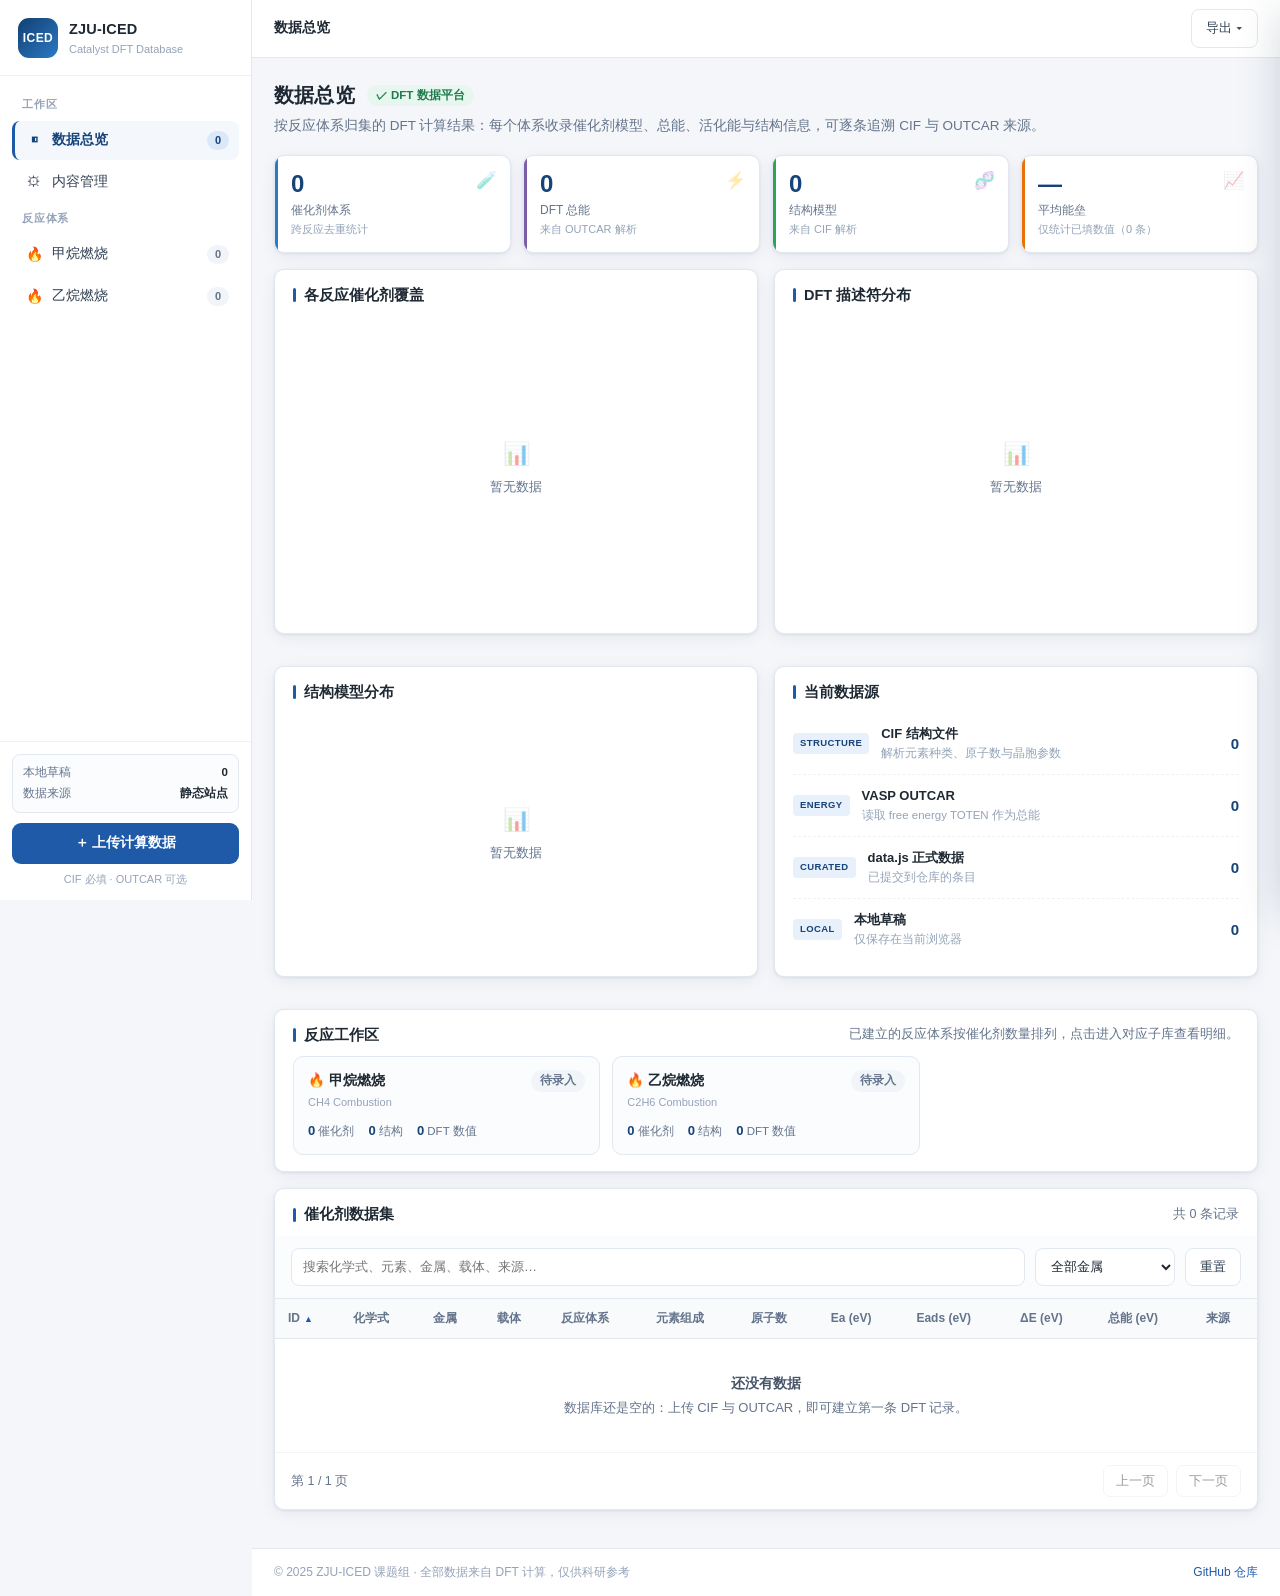
==== index.html @ 293b42fc "内容管理页增加登录门禁（加盐哈希校验、失败锁定、退出登录）" ====
<!DOCTYPE html>
<html lang="zh-CN">
<head>
<meta charset="UTF-8" />
<meta name="viewport" content="width=device-width, initial-scale=1.0" />
<title>ZJU-ICED Catalyst Database</title>
<meta name="description" content="ZJU-ICED 课题组催化剂 DFT 数据库：按反应体系归集 CIF 结构与 VASP 计算能量，支持上传解析、筛选检索与内容管理。" />
<link rel="icon" href="data:image/svg+xml,<svg xmlns='http://www.w3.org/2000/svg' viewBox='0 0 100 100'><text y='.9em' font-size='90'>🧪</text></svg>" />
<link rel="stylesheet" href="styles.css" />
<script src="libs/echarts.min.js"></script>
<script src="libs/3Dmol-min.js"></script>
</head>
<body>

<div class="app">
  <aside class="sidebar" id="sidebar">
    <div class="sidebar-head">
      <div class="logo-mark" id="brandLogo">ICED</div>
      <div class="logo-text">
        <strong id="brandName">ZJU-ICED</strong>
        <span id="brandSub">Catalyst DFT Database</span>
      </div>
    </div>
    <nav class="sidebar-nav" id="sidebarNav"></nav>
    <div class="sidebar-foot">
      <div class="sidebar-status" id="sidebarStatus"></div>
      <button class="btn-upload" id="uploadBtn">＋ 上传计算数据</button>
      <div class="sidebar-hint">CIF 必填 · OUTCAR 可选</div>
    </div>
  </aside>

  <div class="main">
    <header class="topbar">
      <button class="menu-btn" id="menuBtn" aria-label="打开菜单">☰</button>
      <div class="crumb" id="crumb"></div>
      <div class="topbar-actions">
        <button class="btn" id="exportBtn">导出 ▾</button>
      </div>
    </header>
    <main class="view" id="view"></main>
    <footer class="footer">
      <div class="footer-inner">
        <span id="footerNote"></span>
        <a href="https://github.com/njustzhangmj/ZJU-ICED-DATA.github.io" target="_blank" rel="noopener">GitHub 仓库</a>
      </div>
    </footer>
  </div>
</div>

<div class="drawer-overlay" id="drawerOverlay"></div>
<aside class="drawer" id="drawer" aria-hidden="true"></aside>

<div class="modal-overlay" id="uploadModal">
  <div class="modal-card">
    <div class="modal-head">
      <h3>上传计算数据</h3>
      <button class="close-btn" id="modalClose" aria-label="关闭">×</button>
    </div>
    <div class="modal-body" id="uploadBody"></div>
    <div class="modal-foot" id="uploadFoot"></div>
  </div>
</div>

<div class="toast" id="toast"></div>

<script src="data.js"></script>
<script src="content.js"></script>
<script src="reactions.js"></script>
<script src="cif-parser.js"></script>
<script src="outcar-parser.js"></script>
<script src="auth.js"></script>
<script src="app.js"></script>
</body>
</html>
---- styles.css ----
/* =========================================================================
   ZJU-ICED Catalyst Database — 样式
   ========================================================================= */
:root {
  --primary: #1e5aa8;
  --primary-dark: #164378;
  --primary-light: #e8f0fb;
  --primary-soft: #f4f8fd;
  --text: #1f2933;
  --muted: #64748b;
  --faint: #94a3b8;
  --border: #e2e8f0;
  --border-strong: #cbd5e1;
  --bg: #f4f6fa;
  --card: #ffffff;
  --radius: 10px;
  --radius-lg: 14px;
  --shadow: 0 1px 3px rgba(16, 42, 67, .08), 0 4px 16px rgba(16, 42, 67, .06);
  --shadow-lg: 0 12px 40px rgba(16, 42, 67, .18);
  --sidebar-w: 252px;
  --topbar-h: 58px;
  --ok: #1f9254;
  --warn: #b45309;
  --danger: #c0392b;
}

* { box-sizing: border-box; margin: 0; padding: 0; }

html, body { height: 100%; }

body {
  font-family: -apple-system, BlinkMacSystemFont, "Segoe UI", "Microsoft YaHei", Roboto, sans-serif;
  background: var(--bg);
  color: var(--text);
  font-size: 14px;
  line-height: 1.55;
  -webkit-font-smoothing: antialiased;
}

button, input, select, textarea { font: inherit; color: inherit; }
button { cursor: pointer; }
a { color: var(--primary); }

/* ---------------- 布局 ---------------- */
.app { display: flex; min-height: 100vh; }

.sidebar {
  width: var(--sidebar-w);
  flex-shrink: 0;
  background: var(--card);
  border-right: 1px solid var(--border);
  display: flex;
  flex-direction: column;
  position: sticky;
  top: 0;
  height: 100vh;
  z-index: 30;
}

.sidebar-head {
  padding: 18px 18px 16px;
  border-bottom: 1px solid #eef2f7;
  display: flex;
  align-items: center;
  gap: 11px;
}
.logo-mark {
  width: 40px; height: 40px; flex-shrink: 0;
  border-radius: 11px;
  background: linear-gradient(135deg, #123f73, #2b7ac4);
  color: #fff;
  display: flex; align-items: center; justify-content: center;
  font-weight: 800; font-size: 12px; letter-spacing: .4px;
}
.logo-text strong { display: block; font-size: 14.5px; font-weight: 700; letter-spacing: .2px; }
.logo-text span { display: block; font-size: 11px; color: var(--faint); margin-top: 1px; }

.sidebar-nav { flex: 1; overflow-y: auto; padding: 14px 12px 8px; }

.nav-section {
  font-size: 11px; font-weight: 700; letter-spacing: .8px;
  color: var(--faint); text-transform: uppercase;
  padding: 6px 10px 8px;
}

.nav-item {
  display: flex; align-items: center; gap: 9px;
  padding: 9px 10px; border-radius: 8px;
  color: #334155; text-decoration: none;
  font-size: 13.5px; margin-bottom: 2px;
  border-left: 3px solid transparent;
  transition: background .15s, color .15s;
}
.nav-item:hover { background: #f4f7fb; }
.nav-item.active {
  background: var(--primary-soft);
  color: var(--primary-dark);
  font-weight: 650;
  border-left-color: var(--primary);
}
.nav-item .ico { width: 18px; text-align: center; flex-shrink: 0; font-size: 14px; }
.nav-item .lbl { flex: 1; overflow: hidden; text-overflow: ellipsis; white-space: nowrap; }
.nav-count {
  font-size: 11px; font-weight: 700; color: var(--muted);
  background: #f1f5f9; border-radius: 20px;
  padding: 1px 7px; min-width: 22px; text-align: center;
}
.nav-item.active .nav-count { background: #dbe8f8; color: var(--primary-dark); }

.sidebar-foot { padding: 12px; border-top: 1px solid #eef2f7; }
.btn-upload {
  width: 100%;
  display: flex; align-items: center; justify-content: center; gap: 7px;
  padding: 10px 12px;
  background: var(--primary); color: #fff;
  border: none; border-radius: 9px;
  font-size: 13.5px; font-weight: 650;
  transition: background .15s;
}
.btn-upload:hover { background: var(--primary-dark); }
.sidebar-hint { font-size: 11px; color: var(--faint); margin-top: 8px; line-height: 1.45; text-align: center; }

.main { flex: 1; min-width: 0; display: flex; flex-direction: column; }

.topbar {
  height: var(--topbar-h);
  flex-shrink: 0;
  background: rgba(255, 255, 255, .92);
  backdrop-filter: blur(6px);
  border-bottom: 1px solid var(--border);
  display: flex; align-items: center; gap: 12px;
  padding: 0 22px;
  position: sticky; top: 0; z-index: 20;
}
.menu-btn {
  display: none;
  border: 1px solid var(--border); background: #fff;
  border-radius: 8px; width: 34px; height: 34px;
  font-size: 15px; line-height: 1;
}
.crumb { font-size: 13.5px; color: var(--muted); flex: 1; overflow: hidden; text-overflow: ellipsis; white-space: nowrap; }
.crumb b { color: var(--text); font-weight: 650; }
.topbar-actions { display: flex; gap: 8px; align-items: center; position: relative; }

.popover {
  position: absolute; top: 44px; right: 0;
  background: #fff; border: 1px solid var(--border);
  border-radius: 10px; box-shadow: var(--shadow-lg);
  padding: 6px; min-width: 210px; display: none; z-index: 50;
}
.popover.open { display: block; }
.popover button {
  display: block; width: 100%; text-align: left;
  border: none; background: none; padding: 8px 10px;
  border-radius: 7px; font-size: 13px; color: #334155;
}
.popover button:hover { background: #f1f5f9; }

.btn {
  border: 1px solid var(--border);
  background: #fff;
  border-radius: 8px;
  padding: 8px 14px;
  font-size: 13px;
  color: #334155;
  transition: .15s;
  white-space: nowrap;
}
.btn:hover { background: #f1f5f9; border-color: var(--border-strong); }
.btn-primary { background: var(--primary); border-color: var(--primary); color: #fff; font-weight: 600; }
.btn-primary:hover { background: var(--primary-dark); border-color: var(--primary-dark); }
.btn-danger { color: var(--danger); border-color: #f0d3ce; }
.btn-danger:hover { background: #fdf3f1; }

.view { padding: 22px; max-width: 1500px; width: 100%; margin: 0 auto; }

/* ---------------- 页头 ---------------- */
.page-head { margin-bottom: 18px; }
.page-title { font-size: 20px; font-weight: 700; letter-spacing: .2px; display: flex; align-items: center; gap: 9px; }
.page-desc { font-size: 13.5px; color: var(--muted); margin-top: 5px; max-width: 900px; }

/* ---------------- KPI ---------------- */
.kpi-grid {
  display: grid;
  grid-template-columns: repeat(auto-fit, minmax(150px, 1fr));
  gap: 12px;
  margin-bottom: 16px;
}
.kpi {
  background: var(--card);
  border: 1px solid var(--border);
  border-radius: var(--radius);
  padding: 14px 16px;
  box-shadow: var(--shadow);
  position: relative;
  overflow: hidden;
}
.kpi::before {
  content: ""; position: absolute; left: 0; top: 0; bottom: 0; width: 3px;
  background: var(--kpi-color, var(--primary));
}
.kpi-value { font-size: 24px; font-weight: 700; color: var(--primary-dark); line-height: 1.15; }
.kpi-label { font-size: 12px; color: var(--muted); margin-top: 3px; }
.kpi-sub { font-size: 11px; color: var(--faint); margin-top: 2px; }

/* ---------------- 卡片 ---------------- */
.panel {
  background: var(--card);
  border: 1px solid var(--border);
  border-radius: var(--radius);
  box-shadow: var(--shadow);
  margin-bottom: 16px;
}
.panel-head {
  display: flex; align-items: center; justify-content: space-between;
  gap: 12px; padding: 14px 18px 10px; flex-wrap: wrap;
}
.panel-title {
  font-size: 14.5px; font-weight: 650;
  display: flex; align-items: center; gap: 8px;
}
.panel-title::before {
  content: ""; width: 3px; height: 14px; border-radius: 2px;
  background: var(--primary);
}
.panel-body { padding: 0 18px 16px; }

/* ---------------- 图表 ---------------- */
.charts { display: grid; grid-template-columns: 1.5fr 1fr; gap: 16px; margin-bottom: 16px; }
.charts-right { display: flex; flex-direction: column; gap: 16px; }
/* 网格/弹性容器内由 gap 控制间距，去掉面板自带的 margin 以免叠加 */
.charts > .panel, .charts-right > .panel, .meta-grid > .panel { margin-bottom: 0; }
.chart { width: 100%; }
.chart-lg { height: 400px; }
.chart-sm { height: 175px; }
.chart-box { position: relative; }
.chart-empty {
  position: absolute; inset: 0;
  display: none; flex-direction: column; gap: 6px;
  align-items: center; justify-content: center;
  color: var(--muted); font-size: 13px; background: #fff;
}
.chart-empty span { font-size: 22px; opacity: .5; }
.chart-empty.show { display: flex; }

/* ---------------- 筛选 ---------------- */
.filters {
  display: flex; gap: 10px; flex-wrap: wrap;
  padding: 12px 16px;
  border-bottom: 1px solid var(--border);
  background: #fbfcfe;
}
.filters input, .filters select {
  border: 1px solid var(--border);
  border-radius: 8px;
  padding: 8px 11px;
  background: #fff;
  font-size: 13px;
  outline: none;
  transition: .15s;
}
.filters input { flex: 1; min-width: 220px; }
.filters input:focus, .filters select:focus { border-color: var(--primary); box-shadow: 0 0 0 3px rgba(30, 90, 168, .12); }
.filters select { min-width: 140px; }

/* ---------------- 表格 ---------------- */
.table-wrap { overflow-x: auto; }
table { width: 100%; border-collapse: collapse; font-size: 13px; }
thead th {
  background: #f8fafc;
  color: var(--muted);
  font-weight: 600;
  font-size: 12px;
  text-align: left;
  padding: 10px 13px;
  white-space: nowrap;
  border-bottom: 1px solid var(--border);
  user-select: none;
}
thead th.sortable { cursor: pointer; }
thead th.sortable:hover { background: #eef2f7; color: var(--text); }
thead th .arrow { margin-left: 4px; font-size: 9px; color: var(--primary); }
tbody td { padding: 10px 13px; border-bottom: 1px solid #f1f5f9; white-space: nowrap; }
tbody tr { cursor: pointer; }
tbody tr:hover { background: var(--primary-soft); }
td.num { font-variant-numeric: tabular-nums; }
td.formula { font-weight: 650; }

.badge {
  display: inline-block; padding: 2px 9px; border-radius: 20px;
  font-size: 11.5px; font-weight: 600;
  background: var(--primary-light); color: var(--primary-dark);
}
.chip {
  display: inline-block; padding: 1px 7px; margin: 1px 3px 1px 0;
  border-radius: 5px; font-size: 11px; font-weight: 600;
  background: #eef2f7; color: #475569;
  font-variant-numeric: tabular-nums;
}
.chip b { color: var(--primary-dark); }
.empty { text-align: center; color: var(--muted); padding: 34px 0; }
.empty b { display: block; color: #475569; font-size: 14px; margin-bottom: 4px; }
.tag-draft {
  font-size: 10.5px; font-weight: 700; color: #b45309;
  background: #fef3c7; border-radius: 4px; padding: 1px 6px; margin-left: 6px;
}

/* ---------------- 分页 ---------------- */
.pagination {
  display: flex; align-items: center; justify-content: space-between;
  gap: 12px; padding: 12px 16px; flex-wrap: wrap;
}
.muted { color: var(--muted); font-size: 12.5px; }
.page-btn {
  min-width: 32px; height: 32px; padding: 0 12px;
  border-radius: 7px; border: 1px solid var(--border);
  background: #fff; font-size: 13px;
  transition: .15s;
}
.page-btn:hover:not(:disabled) { background: #f1f5f9; }
.page-btn:disabled { opacity: .45; cursor: not-allowed; }
.btns { display: flex; gap: 8px; }

/* ---------------- 子库信息卡 ---------------- */
.meta-grid {
  display: grid;
  grid-template-columns: 1.15fr 1fr;
  gap: 16px;
  margin-bottom: 16px;
}
.cond-list { display: flex; flex-direction: column; gap: 9px; }
.cond-row { display: flex; gap: 12px; font-size: 13px; }
.cond-row .k { color: var(--muted); min-width: 96px; flex-shrink: 0; }
.cond-row .v { color: var(--text); font-weight: 550; }
.metric-item { padding: 8px 0; border-bottom: 1px dashed #eef2f7; font-size: 13px; }
.metric-item:last-child { border-bottom: none; }
.metric-item .mk { font-weight: 650; color: var(--primary-dark); margin-right: 6px; }
.metric-item .mu { color: var(--faint); font-size: 11.5px; margin-left: 4px; }
.metric-item .md { color: var(--muted); font-size: 12px; margin-top: 1px; }
.note-list { font-size: 12.5px; color: var(--muted); display: flex; flex-direction: column; gap: 7px; }
.note-list li { list-style: none; padding-left: 14px; position: relative; }
.note-list li::before { content: "·"; position: absolute; left: 3px; color: var(--primary); font-weight: 800; }

/* ---------------- 抽屉 ---------------- */
.drawer-overlay {
  position: fixed; inset: 0; background: rgba(15, 23, 42, .38);
  opacity: 0; pointer-events: none; transition: opacity .2s; z-index: 60;
}
.drawer-overlay.open { opacity: 1; pointer-events: auto; }
.drawer {
  position: fixed; top: 0; right: 0; bottom: 0; width: 470px; max-width: 94vw;
  background: #fff; box-shadow: var(--shadow-lg);
  transform: translateX(100%); transition: transform .24s ease;
  z-index: 61; display: flex; flex-direction: column;
}
.drawer.open { transform: translateX(0); }
.drawer-head {
  padding: 16px 18px; border-bottom: 1px solid var(--border);
  display: flex; align-items: flex-start; justify-content: space-between; gap: 12px;
}
.drawer-head h3 { font-size: 16px; font-weight: 700; }
.drawer-head .sub { font-size: 12px; color: var(--muted); margin-top: 3px; }
.close-btn {
  border: none; background: #f1f5f9; border-radius: 8px;
  width: 30px; height: 30px; font-size: 16px; line-height: 1; flex-shrink: 0;
}
.close-btn:hover { background: #e2e8f0; }
.drawer-body { padding: 16px 18px 30px; overflow-y: auto; flex: 1; }

.field-grid { display: grid; grid-template-columns: 1fr 1fr; gap: 10px 14px; margin-bottom: 16px; }
.field { font-size: 12.5px; }
.field .k { color: var(--faint); font-size: 11.5px; }
.field .v { color: var(--text); font-weight: 600; margin-top: 1px; word-break: break-word; }

.section-label {
  font-size: 11.5px; font-weight: 700; letter-spacing: .5px;
  color: var(--faint); text-transform: uppercase;
  margin: 18px 0 8px;
}
.el-table { width: 100%; font-size: 12.5px; }
.el-table td { padding: 5px 0; border-bottom: 1px dashed #eef2f7; }
.el-table td:last-child { text-align: right; font-variant-numeric: tabular-nums; font-weight: 600; }

.viewer3d {
  width: 100%; height: 260px;
  border: 1px solid var(--border); border-radius: 8px;
  background: #fff; position: relative; overflow: hidden;
}
.viewer3d canvas { display: block; }
.viewer-note {
  position: absolute; inset: 0; display: flex; align-items: center; justify-content: center;
  color: var(--faint); font-size: 12.5px; text-align: center; padding: 12px;
  background: #fbfcfe;
}

/* ---------------- 模态框 / 上传 ---------------- */
.modal-overlay {
  position: fixed; inset: 0; background: rgba(15, 23, 42, .45);
  display: none; align-items: flex-start; justify-content: center;
  padding: 40px 16px; overflow-y: auto; z-index: 80;
}
.modal-overlay.open { display: flex; }
.modal-card {
  background: #fff; border-radius: var(--radius-lg);
  width: 960px; max-width: 100%;
  box-shadow: var(--shadow-lg);
  overflow: hidden;
}
.modal-head {
  display: flex; align-items: center; justify-content: space-between;
  padding: 16px 20px; border-bottom: 1px solid var(--border);
}
.modal-head h3 { font-size: 16px; font-weight: 700; }
.modal-body { padding: 20px; }

.dropzone {
  border: 2px dashed var(--border-strong);
  border-radius: 12px;
  padding: 40px 20px;
  text-align: center;
  background: #fbfcfe;
  transition: .15s;
  cursor: pointer;
}
.dropzone:hover, .dropzone.drag {
  border-color: var(--primary);
  background: var(--primary-soft);
}
.dz-icon { font-size: 34px; margin-bottom: 8px; }
.dz-title { font-size: 14.5px; font-weight: 650; margin-bottom: 4px; }
.dz-sub { font-size: 12.5px; color: var(--muted); }
.dz-formats { margin-top: 10px; font-size: 11.5px; color: var(--faint); }

.upload-grid {
  display: grid;
  grid-template-columns: 1fr 1fr;
  gap: 18px;
}
.parse-summary {
  border: 1px solid var(--border);
  border-radius: 10px;
  padding: 14px;
  background: #fbfcfe;
  margin-bottom: 12px;
}
.parse-head {
  display: flex; align-items: center; justify-content: space-between;
  margin-bottom: 10px;
}
.parse-title { font-weight: 700; font-size: 14px; }
.parse-stats { display: flex; gap: 16px; margin: 10px 0 12px; }
.parse-stat { font-size: 12px; color: var(--muted); }
.parse-stat b { display: block; font-size: 18px; color: var(--primary-dark); font-weight: 700; }

.form-row { display: flex; flex-direction: column; gap: 4px; margin-bottom: 10px; }
.form-row label { font-size: 12px; color: var(--muted); font-weight: 600; }
.form-row input, .form-row select, .form-row textarea {
  border: 1px solid var(--border);
  border-radius: 8px;
  padding: 8px 11px;
  font-size: 13px;
  background: #fff;
  outline: none;
  transition: .15s;
}
.form-row input:focus, .form-row select:focus, .form-row textarea:focus {
  border-color: var(--primary); box-shadow: 0 0 0 3px rgba(30, 90, 168, .12);
}
.form-grid2 { display: grid; grid-template-columns: 1fr 1fr; gap: 0 12px; }
.form-hint { font-size: 11.5px; color: var(--faint); margin-top: 2px; }

.modal-foot {
  display: flex; align-items: center; justify-content: space-between;
  gap: 12px; padding: 14px 20px; border-top: 1px solid var(--border);
  background: #fbfcfe; flex-wrap: wrap;
}

.warn-box {
  background: #fffbeb; border: 1px solid #fde68a; color: #92400e;
  border-radius: 8px; padding: 9px 12px; font-size: 12px; margin-bottom: 12px;
}
.error-box {
  background: #fef2f2; border: 1px solid #fecaca; color: #991b1b;
  border-radius: 8px; padding: 9px 12px; font-size: 12.5px; margin-bottom: 12px;
}

/* ---------------- 提示条 ---------------- */
.toast {
  position: fixed; left: 50%; bottom: 28px; transform: translate(-50%, 16px);
  background: #1f2933; color: #fff;
  padding: 10px 18px; border-radius: 9px; font-size: 13px;
  opacity: 0; pointer-events: none; transition: .22s; z-index: 100;
  box-shadow: var(--shadow-lg);
  max-width: 90vw;
}
.toast.show { opacity: 1; transform: translate(-50%, 0); }

/* ---------------- 响应式 ---------------- */
@media (max-width: 1080px) {
  .charts { grid-template-columns: 1fr; }
  .meta-grid { grid-template-columns: 1fr; }
  .upload-grid { grid-template-columns: 1fr; }
}
@media (max-width: 860px) {
  .sidebar {
    position: fixed; left: 0; top: 0; bottom: 0;
    transform: translateX(-100%); transition: transform .22s;
    box-shadow: var(--shadow-lg);
  }
  .sidebar.open { transform: translateX(0); }
  .menu-btn { display: inline-flex; align-items: center; justify-content: center; }
  .view { padding: 16px; }
  .kpi-value { font-size: 20px; }
  .chart-lg { height: 320px; }
  .form-grid2 { grid-template-columns: 1fr; }
  .field-grid { grid-template-columns: 1fr; }
}
@media (max-width: 560px) {
  .topbar { padding: 0 14px; }
  .filters input { min-width: 100%; }
  .filters select { flex: 1; }
}

/* ================= 数据总览 / 内容管理 新增组件 ================= */
.view { flex: 1; }

.footer {
  border-top: 1px solid var(--border);
  background: #fff;
  padding: 14px 22px;
}
.footer-inner {
  display: flex; align-items: center; justify-content: space-between;
  gap: 12px; flex-wrap: wrap;
  font-size: 12px; color: var(--faint);
  max-width: 1500px; margin: 0 auto; width: 100%;
}
.footer-inner a { color: var(--primary); text-decoration: none; }
.footer-inner a:hover { text-decoration: underline; }

.page-head-row { display: flex; align-items: center; gap: 12px; flex-wrap: wrap; }
.en-tag { font-size: 12.5px; font-weight: 400; color: var(--faint); margin-left: 4px; }

.kpi-grid.four { grid-template-columns: repeat(4, 1fr); }
.kpi { position: relative; }
.kpi-ico {
  position: absolute; top: 12px; right: 13px;
  font-size: 17px; opacity: .38;
}

.pill {
  display: inline-block; padding: 2px 9px; border-radius: 20px;
  font-size: 11.5px; font-weight: 650; white-space: nowrap;
}
.pill-ok { background: #e7f6ee; color: #1f7a4d; }
.pill-idle { background: #f1f5f9; color: #64748b; }
.pill-warn { background: #fef3c7; color: #92400e; }

.charts-2 {
  display: grid;
  grid-template-columns: 1fr 1fr;
  gap: 16px;
  margin-bottom: 16px;
}
.chart-md { height: 300px; }
.chart-sm2 { height: 240px; }

.source-list { display: flex; flex-direction: column; }
.source-row {
  display: flex; align-items: center; gap: 12px;
  padding: 11px 0; border-bottom: 1px dashed #eef2f7;
}
.source-row:last-child { border-bottom: none; }
.source-tag {
  flex-shrink: 0;
  font-size: 9.5px; font-weight: 800; letter-spacing: .4px;
  color: var(--primary-dark); background: var(--primary-light);
  border-radius: 4px; padding: 3px 7px;
}
.source-main { flex: 1; min-width: 0; }
.source-name { font-size: 13px; font-weight: 600; color: var(--text); }
.source-desc { font-size: 11.5px; color: var(--faint); margin-top: 1px; }
.source-count {
  font-size: 15px; font-weight: 700;
  color: var(--primary-dark);
  font-variant-numeric: tabular-nums;
}

.ws-grid {
  display: grid;
  grid-template-columns: repeat(auto-fill, minmax(230px, 1fr));
  gap: 12px;
}
.ws-card {
  border: 1px solid var(--border);
  border-radius: 10px;
  padding: 13px 14px;
  background: #fbfcfe;
  cursor: pointer;
  transition: border-color .15s, box-shadow .15s, background .15s;
}
.ws-card:hover {
  border-color: var(--primary);
  background: #fff;
  box-shadow: var(--shadow);
}
.ws-name {
  display: flex; align-items: center; justify-content: space-between;
  gap: 8px; font-size: 13.5px; font-weight: 650;
}
.ws-en { font-size: 11px; color: var(--faint); margin-top: 2px; }
.ws-stat {
  display: flex; gap: 14px; margin-top: 10px;
  font-size: 11.5px; color: var(--muted);
}
.ws-stat b { color: var(--primary-dark); font-size: 13px; }

.sidebar-status {
  border: 1px solid var(--border);
  border-radius: 8px;
  padding: 7px 10px;
  margin-bottom: 10px;
  background: #fbfcfe;
}
.status-row {
  display: flex; align-items: center; justify-content: space-between;
  font-size: 11.5px; color: var(--muted);
  padding: 2px 0;
}
.status-row b { color: var(--text); font-weight: 650; }

/* -------- 管理页表单 -------- */
.admin-body { padding-top: 2px; }
.form-grid3 { display: grid; grid-template-columns: 1fr .5fr 2fr; gap: 0 12px; }
.cond-edit-list { display: flex; flex-direction: column; gap: 6px; margin-bottom: 8px; }
.cond-edit-row { display: flex; gap: 8px; align-items: center; }
.cond-edit-row input {
  border: 1px solid var(--border);
  border-radius: 8px;
  padding: 7px 10px;
  font-size: 12.5px;
  background: #fff;
  outline: none;
}
.cond-edit-row input:focus { border-color: var(--primary); box-shadow: 0 0 0 3px rgba(30, 90, 168, .12); }
.cond-edit-row .cond-label { flex: 0 0 150px; }
.cond-edit-row .cond-value { flex: 1; }
.icon-btn {
  width: 28px; height: 28px; flex-shrink: 0;
  border: 1px solid var(--border);
  background: #fff; border-radius: 7px;
  color: var(--danger); font-size: 15px; line-height: 1;
}
.icon-btn:hover { background: #fdf3f1; }
.btn-mini { padding: 5px 11px; font-size: 12.5px; }
.admin-actions {
  display: flex; gap: 10px; flex-wrap: wrap;
  position: sticky; bottom: 0;
  padding: 14px 0 20px;
  background: linear-gradient(to top, var(--bg) 60%, rgba(244, 246, 250, 0));
}
.muted-card { background: #f8fafc; }
.parse-desc { font-size: 12px; color: var(--faint); margin-top: 4px; }

/* -------- 登录门禁 -------- */
.head-actions { margin-left: auto; display: flex; gap: 8px; align-items: center; }
.login-wrap {
  display: flex; align-items: center; justify-content: center;
  padding: 56px 20px 80px;
}
.login-card {
  width: 380px; max-width: 100%;
  background: #fff; border: 1px solid var(--border);
  border-radius: 14px; box-shadow: var(--shadow);
  padding: 30px 28px 24px;
}
.login-head { text-align: center; margin-bottom: 20px; }
.login-head .logo-mark {
  margin: 0 auto 14px;
  width: 44px; height: 44px; border-radius: 12px;
  display: flex; align-items: center; justify-content: center;
  background: linear-gradient(135deg, #123f73, #2b7ac4);
  color: #fff; font-weight: 800; font-size: 12px; letter-spacing: .4px;
}
.login-head h2 { font-size: 17px; font-weight: 700; }
.login-head p { font-size: 12.5px; color: var(--muted); margin-top: 5px; }
.login-submit { width: 100%; margin-top: 8px; padding: 10px; }
.login-error {
  color: #b91c1c; font-size: 12.5px;
  min-height: 19px; margin: 2px 0 8px;
}
.login-note {
  font-size: 11.5px; color: var(--faint);
  text-align: center; margin-top: 16px; line-height: 1.6;
}

@media (max-width: 1180px) {
  .kpi-grid.four { grid-template-columns: repeat(2, 1fr); }
}
@media (max-width: 1080px) {
  .charts-2 { grid-template-columns: 1fr; }
  .form-grid3 { grid-template-columns: 1fr 1fr; }
}
@media (max-width: 700px) {
  .kpi-grid.four { grid-template-columns: 1fr; }
  .form-grid3 { grid-template-columns: 1fr; }
  .cond-edit-row { flex-wrap: wrap; }
  .cond-edit-row .cond-label { flex: 1 1 100%; }
}
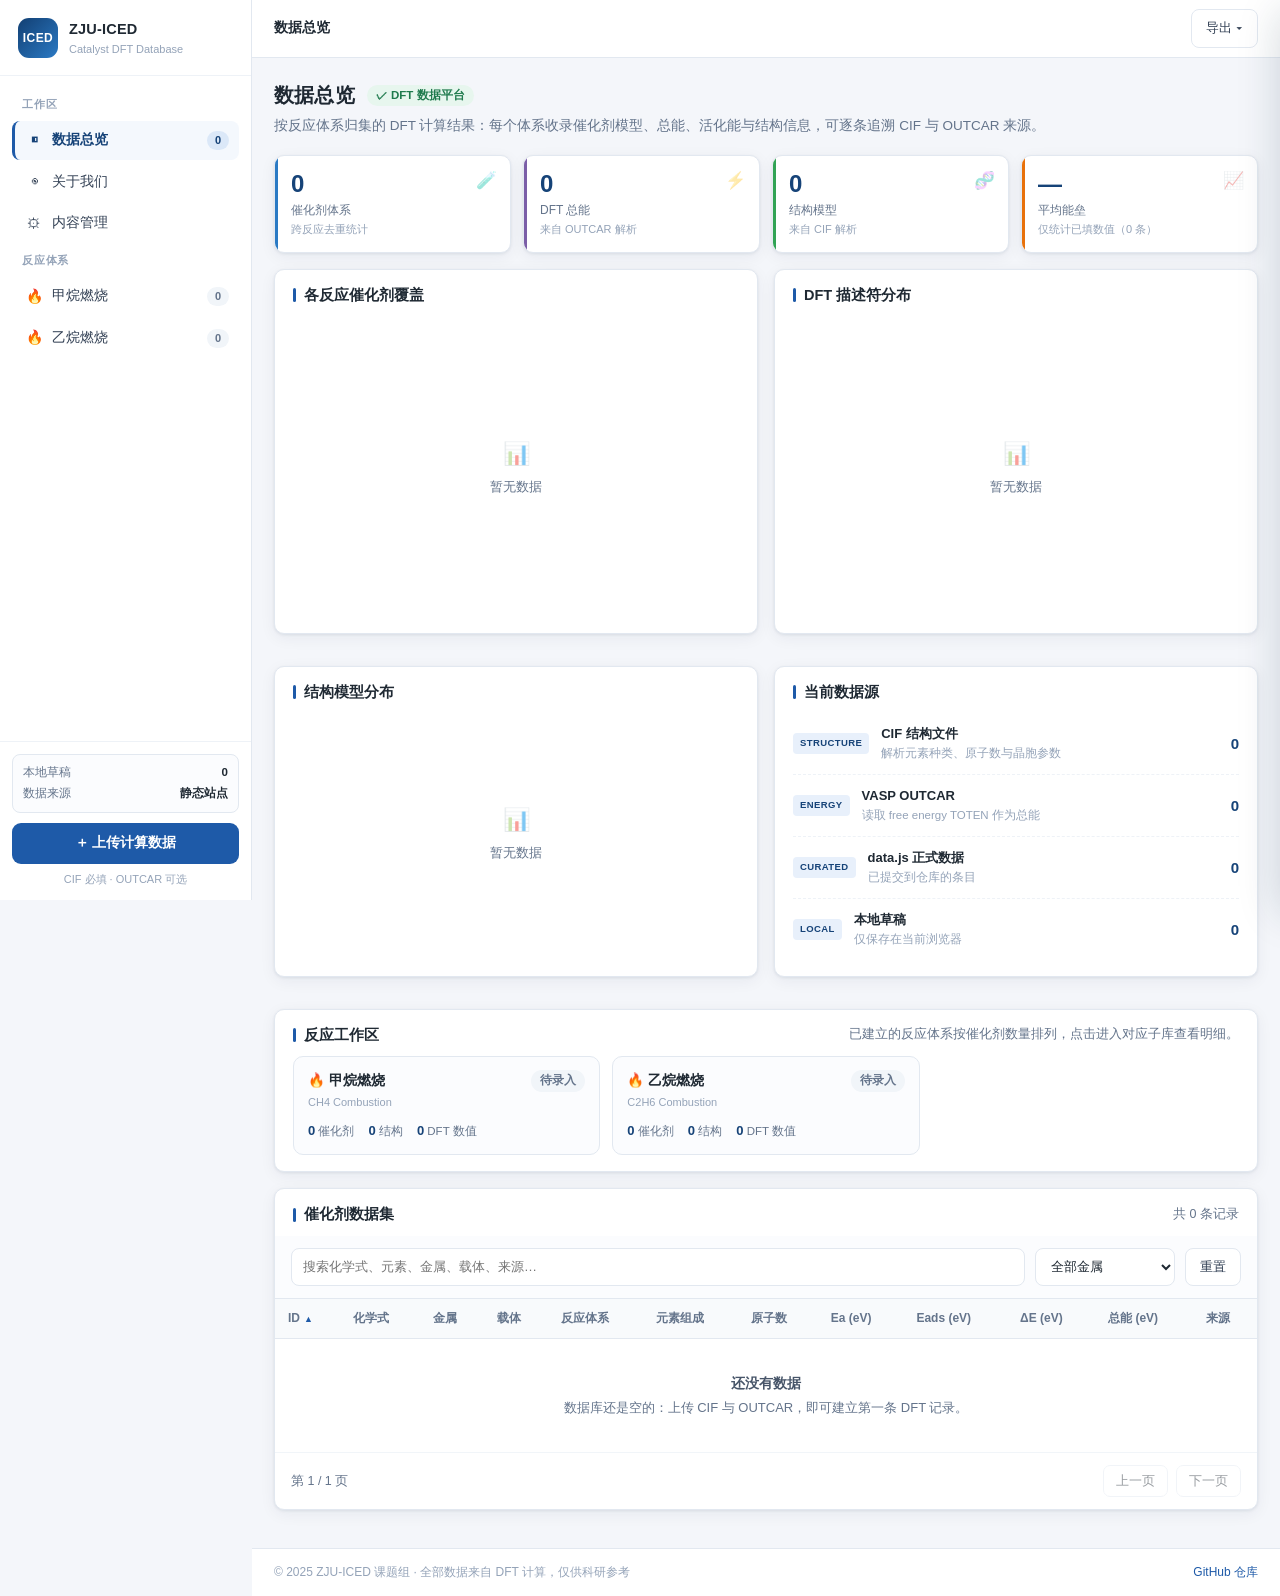
==== commit 163f55c4: "上传支持文件夹：解析 POSCAR/CONTCAR、以文件夹名命名记录、多计算目录批量导入" ====
--- a/index.html
+++ b/index.html
@@ -67,6 +67,7 @@
 <script src="content.js"></script>
 <script src="reactions.js"></script>
 <script src="cif-parser.js"></script>
+<script src="poscar-parser.js"></script>
 <script src="outcar-parser.js"></script>
 <script src="auth.js"></script>
 <script src="app.js"></script>
--- a/styles.css
+++ b/styles.css
@@ -662,6 +662,37 @@
 .muted-card { background: #f8fafc; }
 .parse-desc { font-size: 12px; color: var(--faint); margin-top: 4px; }
 
+/* -------- 批量上传表格 -------- */
+.batch-wrap { overflow-x: auto; border: 1px solid var(--border); border-radius: 10px; }
+.batch-table { width: 100%; border-collapse: collapse; font-size: 12.5px; min-width: 900px; }
+.batch-table thead th {
+  background: #f8fafc; color: var(--muted); font-weight: 600;
+  text-align: left; padding: 8px 10px; white-space: nowrap;
+  border-bottom: 1px solid var(--border); font-size: 11.5px;
+}
+.batch-table tbody td { padding: 6px 10px; border-bottom: 1px solid #f1f5f9; }
+.batch-table tbody tr:last-child td { border-bottom: none; }
+.batch-table .fname { max-width: 170px; overflow: hidden; text-overflow: ellipsis; white-space: nowrap; color: #475569; }
+.batch-table td.num { text-align: right; color: #475569; font-variant-numeric: tabular-nums; }
+.cell-in {
+  width: 100%; min-width: 74px;
+  border: 1px solid var(--border); border-radius: 6px;
+  padding: 5px 8px; font-size: 12.5px; background: #fff; outline: none;
+}
+.cell-in:focus { border-color: var(--primary); box-shadow: 0 0 0 2px rgba(30, 90, 168, .12); }
+.batch-summary {
+  display: flex; gap: 18px; flex-wrap: wrap; align-items: center;
+  font-size: 12.5px; color: var(--muted); margin-bottom: 12px;
+}
+.batch-summary b { color: var(--primary-dark); }
+
+/* -------- 上传方式选择 -------- */
+.upload-choices {
+  display: flex; gap: 10px; align-items: center; flex-wrap: wrap;
+  margin-top: 14px;
+}
+.upload-choices .muted { font-size: 12px; }
+
 /* -------- 登录门禁 -------- */
 .head-actions { margin-left: auto; display: flex; gap: 8px; align-items: center; }
 .login-wrap {
@@ -694,6 +725,30 @@
   text-align: center; margin-top: 16px; line-height: 1.6;
 }
 
+/* -------- 关于我们 -------- */
+.about-grid { display: grid; grid-template-columns: 1.55fr 1fr; gap: 16px; margin-bottom: 16px; }
+.about-text p { font-size: 13.5px; color: #475569; line-height: 1.9; margin-bottom: 12px; }
+.about-text p:last-child { margin-bottom: 0; }
+.contact-list { display: flex; flex-direction: column; gap: 11px; }
+.contact-row { display: flex; gap: 10px; font-size: 13px; align-items: flex-start; }
+.contact-row .ck { color: var(--muted); min-width: 52px; flex-shrink: 0; }
+.contact-row .cv { color: var(--text); font-weight: 550; word-break: break-word; }
+.contact-row .cv a { color: var(--primary); text-decoration: none; }
+.contact-row .cv a:hover { text-decoration: underline; }
+.dir-grid { display: grid; grid-template-columns: repeat(auto-fill, minmax(238px, 1fr)); gap: 12px; }
+.dir-card { border: 1px solid var(--border); border-radius: 10px; padding: 12px 14px; background: #fbfcfe; }
+.dir-card .dn { font-weight: 650; font-size: 13.5px; color: var(--primary-dark); }
+.dir-card .dd { font-size: 12px; color: var(--muted); margin-top: 5px; line-height: 1.65; }
+.about-photo { width: 100%; height: auto; display: block; border-radius: 10px; background: #f1f5f9; }
+.photo-cap { font-size: 12px; color: var(--faint); margin-top: 9px; text-align: center; }
+.about-note { font-size: 11.5px; color: var(--faint); margin: 4px 0 10px; }
+.dir-edit-row .dir-name { flex: 0 0 190px; }
+.dir-edit-row .dir-desc { flex: 1; }
+
+@media (max-width: 1080px) {
+  .about-grid { grid-template-columns: 1fr; }
+}
+
 @media (max-width: 1180px) {
   .kpi-grid.four { grid-template-columns: repeat(2, 1fr); }
 }
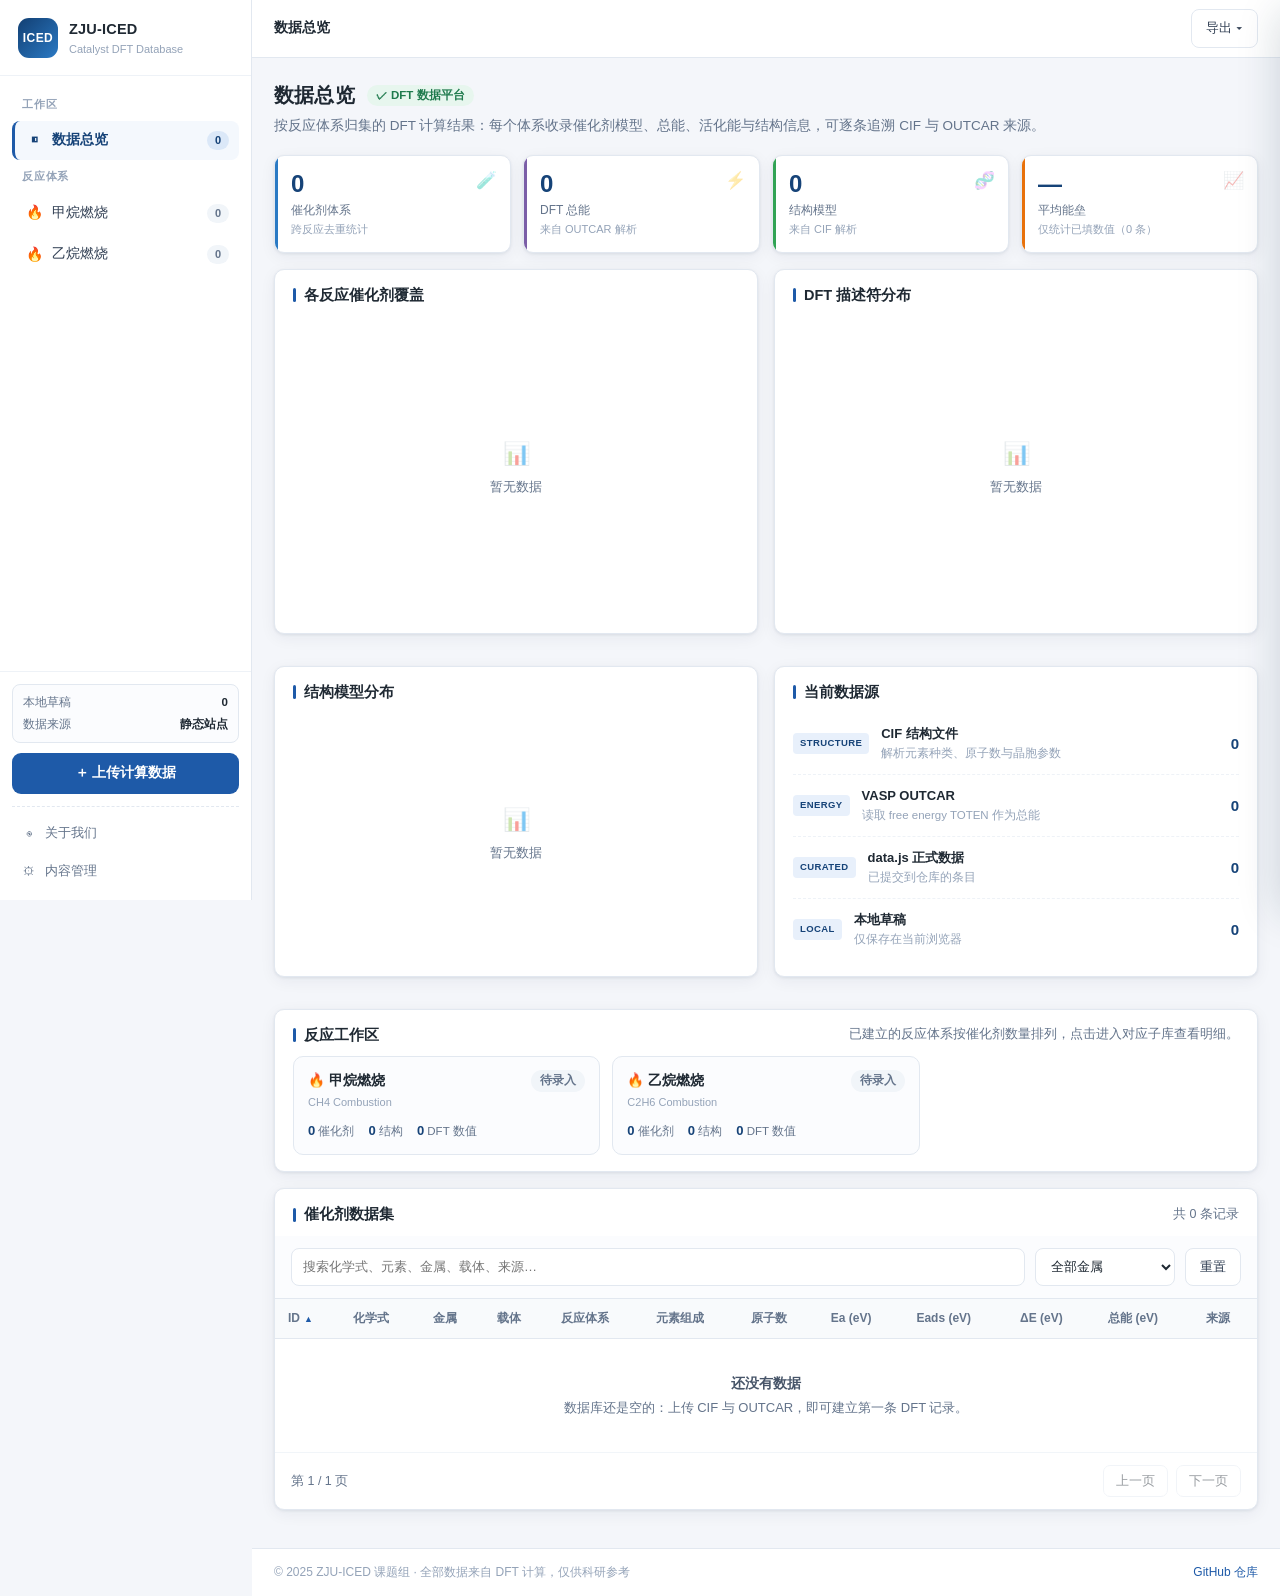
==== commit 8eaa90e8: "新增数据管理页：云端/本地数据分类、批量修改与删除；管理入口移至左下角" ====
--- a/index.html
+++ b/index.html
@@ -25,7 +25,7 @@
     <div class="sidebar-foot">
       <div class="sidebar-status" id="sidebarStatus"></div>
       <button class="btn-upload" id="uploadBtn">＋ 上传计算数据</button>
-      <div class="sidebar-hint">CIF 必填 · OUTCAR 可选</div>
+      <div class="sidebar-admin" id="sidebarAdmin"></div>
     </div>
   </aside>
 
@@ -63,6 +63,17 @@
 
 <div class="toast" id="toast"></div>
 
+<div class="modal-overlay" id="genericModal">
+  <div class="modal-card" style="width:560px">
+    <div class="modal-head">
+      <h3 id="genericTitle">批量修改</h3>
+      <button class="close-btn" id="genericClose" aria-label="关闭">×</button>
+    </div>
+    <div class="modal-body" id="genericBody"></div>
+    <div class="modal-foot" id="genericFoot"></div>
+  </div>
+</div>
+
 <script src="data.js"></script>
 <script src="content.js"></script>
 <script src="reactions.js"></script>
--- a/styles.css
+++ b/styles.css
@@ -686,6 +686,57 @@
 }
 .batch-summary b { color: var(--primary-dark); }
 
+/* -------- 左下角管理入口 -------- */
+.sidebar-admin {
+  margin-top: 12px;
+  padding-top: 10px;
+  border-top: 1px dashed var(--border);
+  display: flex; flex-direction: column; gap: 4px;
+}
+.admin-link {
+  display: flex; align-items: center; gap: 8px;
+  padding: 7px 9px; border-radius: 8px;
+  font-size: 12.5px; color: var(--muted);
+  text-decoration: none;
+  transition: background .15s, color .15s;
+}
+.admin-link:hover { background: #f4f7fb; color: #334155; }
+.admin-link.active { background: var(--primary-light); color: var(--primary-dark); font-weight: 600; }
+.admin-ico { width: 16px; text-align: center; font-size: 12px; }
+
+/* -------- 管理页标签 -------- */
+.admin-tabs {
+  display: flex; gap: 6px; margin-bottom: 16px;
+  border-bottom: 1px solid var(--border);
+}
+.admin-tab {
+  padding: 9px 16px; font-size: 13.5px; color: var(--muted);
+  text-decoration: none; border-bottom: 2px solid transparent;
+  margin-bottom: -1px;
+}
+.admin-tab:hover { color: var(--text); }
+.admin-tab.active { color: var(--primary-dark); font-weight: 650; border-bottom-color: var(--primary); }
+
+/* -------- 数据管理 -------- */
+.manage-toolbar {
+  display: flex; align-items: center; gap: 10px; flex-wrap: wrap;
+  padding: 10px 16px; border-bottom: 1px solid var(--border);
+  background: #fbfcfe; font-size: 12.5px;
+}
+.sel-all { display: flex; align-items: center; gap: 6px; color: var(--muted); cursor: pointer; }
+.manage-table { width: 100%; border-collapse: collapse; font-size: 12.5px; }
+.manage-table thead th {
+  background: #f8fafc; color: var(--muted); font-weight: 600; font-size: 11.5px;
+  text-align: left; padding: 8px 10px; white-space: nowrap;
+  border-bottom: 1px solid var(--border);
+}
+.manage-table tbody td { padding: 7px 10px; border-bottom: 1px solid #f1f5f9; white-space: nowrap; }
+.manage-table tbody tr:hover { background: var(--primary-soft); }
+.manage-table td.num { text-align: right; font-variant-numeric: tabular-nums; }
+.manage-table .sel-cell { width: 34px; text-align: center; }
+.manage-table td.ops { text-align: right; }
+.manage-table .formula { font-weight: 650; }
+
 /* -------- 上传方式选择 -------- */
 .upload-choices {
   display: flex; gap: 10px; align-items: center; flex-wrap: wrap;
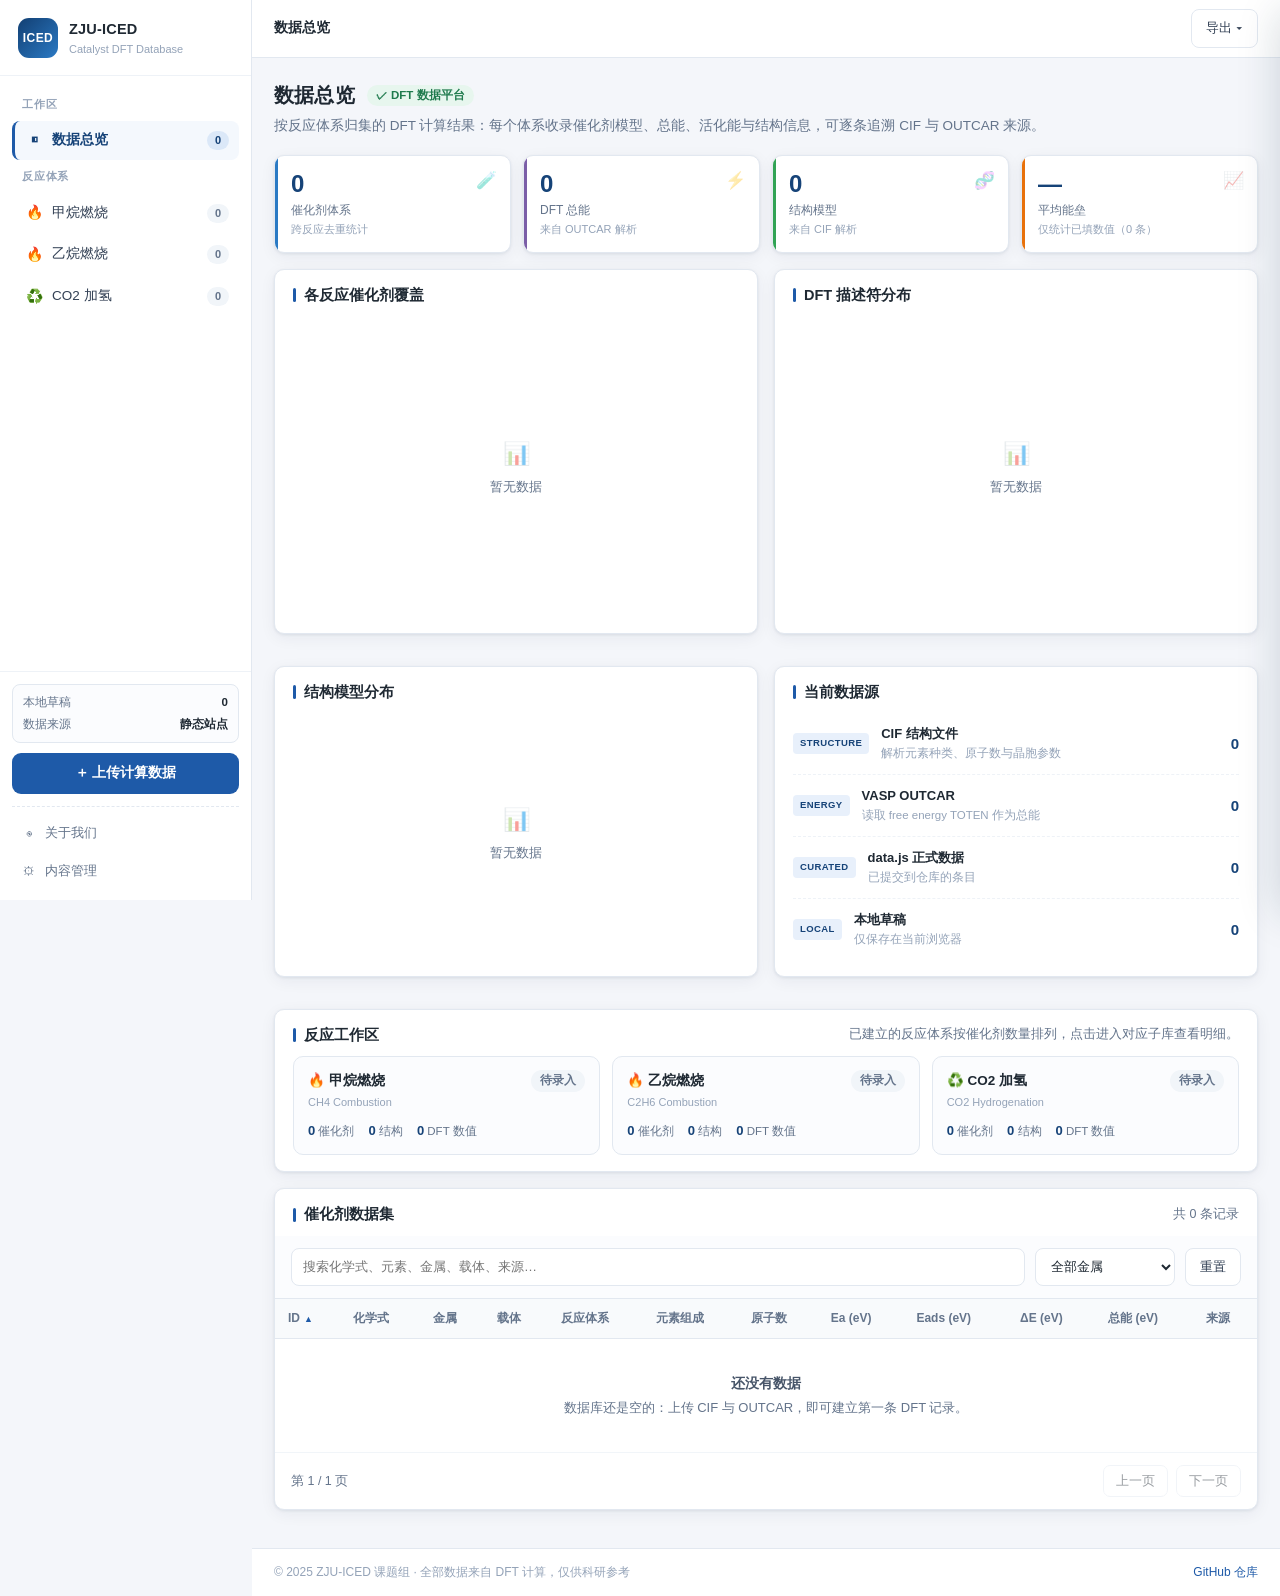
==== commit c13b6aad: "迁移到组织站点：更新仓库地址与 Worker 配置" ====
--- a/index.html
+++ b/index.html
@@ -41,7 +41,7 @@
     <footer class="footer">
       <div class="footer-inner">
         <span id="footerNote"></span>
-        <a href="https://github.com/njustzhangmj/ZJU-ICED-DATA.github.io" target="_blank" rel="noopener">GitHub 仓库</a>
+        <a href="https://github.com/ZJU-ICED-DATA/ZJU-ICED-DATA.github.io" target="_blank" rel="noopener">GitHub 仓库</a>
       </div>
     </footer>
   </div>
--- a/styles.css
+++ b/styles.css
@@ -778,6 +778,16 @@
 
 /* -------- 关于我们 -------- */
 .about-grid { display: grid; grid-template-columns: 1.55fr 1fr; gap: 16px; margin-bottom: 16px; }
+.about-grid.with-portrait { grid-template-columns: 1.35fr 190px 1fr; }
+.about-portrait { text-align: center; }
+.about-portrait .panel-body { padding-top: 14px; }
+.about-portrait img {
+  width: 100%; max-width: 139px;
+  border-radius: 10px; display: block; margin: 0 auto 10px;
+  background: #f1f5f9;
+}
+.about-portrait .p-name { font-size: 13.5px; font-weight: 650; color: var(--text); }
+.about-portrait .p-title { font-size: 11.5px; color: var(--muted); margin-top: 3px; line-height: 1.55; }
 .about-text p { font-size: 13.5px; color: #475569; line-height: 1.9; margin-bottom: 12px; }
 .about-text p:last-child { margin-bottom: 0; }
 .contact-list { display: flex; flex-direction: column; gap: 11px; }
@@ -798,6 +808,8 @@
 
 @media (max-width: 1080px) {
   .about-grid { grid-template-columns: 1fr; }
+  .about-grid.with-portrait { grid-template-columns: 1fr; }
+  .about-portrait img { max-width: 160px; }
 }
 
 @media (max-width: 1180px) {
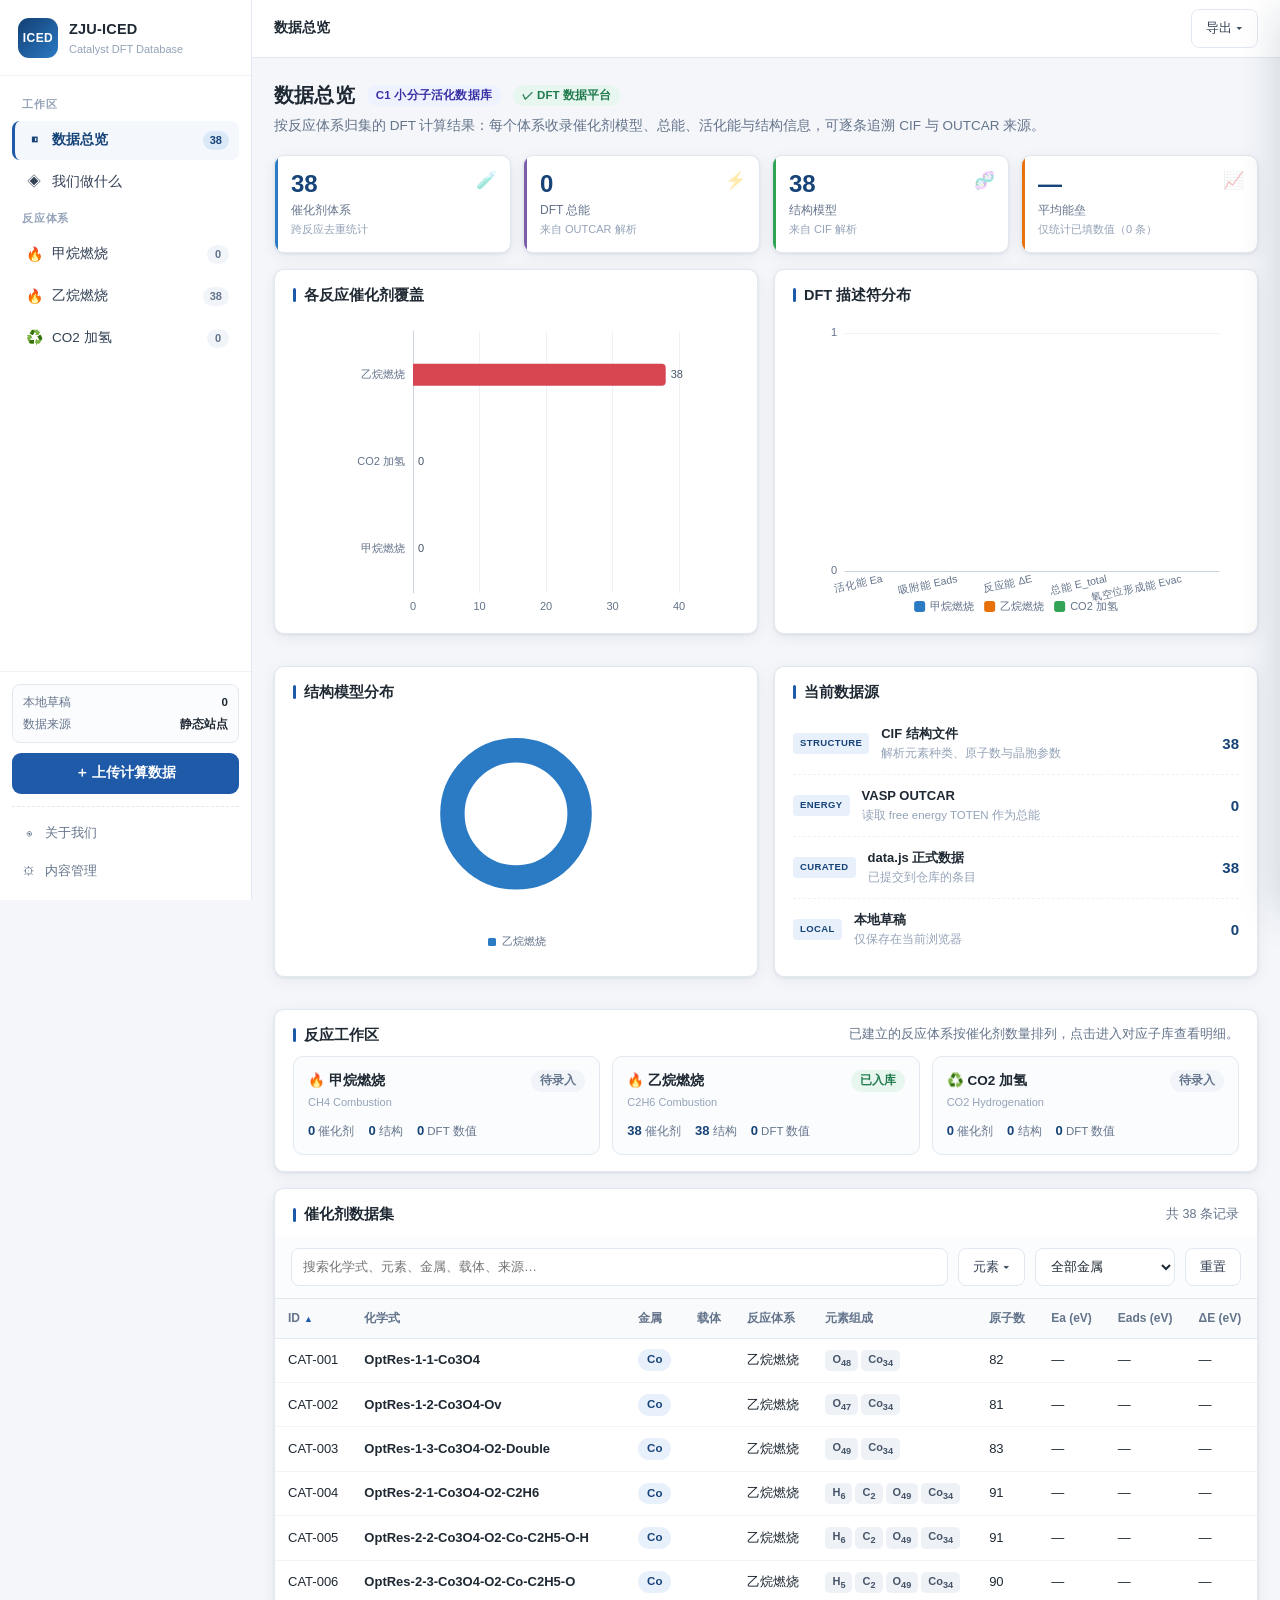
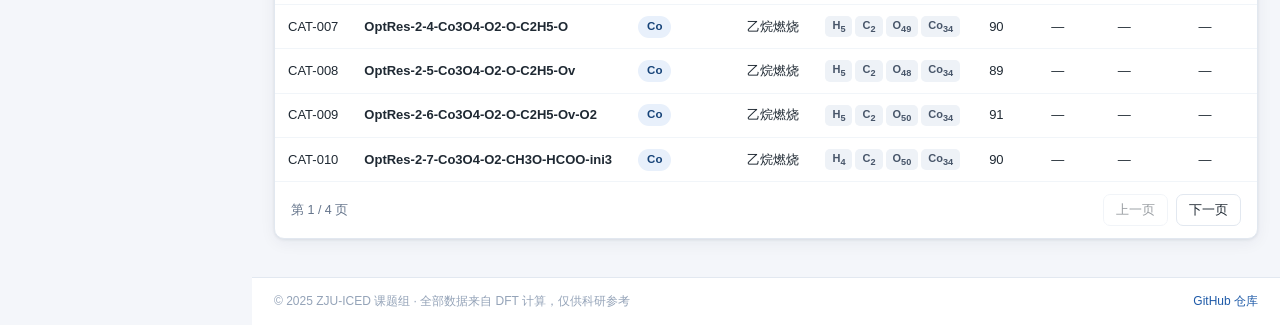
==== commit 6c2d0da6: "催化剂数据集新增按元素组合筛选（周期表下拉）；新增「我们做什么」研究框架图页面" ====
--- a/index.html
+++ b/index.html
@@ -80,6 +80,7 @@
 <script src="cif-parser.js"></script>
 <script src="poscar-parser.js"></script>
 <script src="outcar-parser.js"></script>
+<script src="periodic.js"></script>
 <script src="auth.js"></script>
 <script src="app.js"></script>
 </body>
--- a/styles.css
+++ b/styles.css
@@ -555,6 +555,17 @@
 .pill-ok { background: #e7f6ee; color: #1f7a4d; }
 .pill-idle { background: #f1f5f9; color: #64748b; }
 .pill-warn { background: #fef3c7; color: #92400e; }
+.pill-brand { background: #eef2ff; color: #3730a3; letter-spacing: .2px; }
+
+/* -------- 上传前的账号验证 -------- */
+.upload-login { max-width: 380px; margin: 4px auto 0; }
+.upload-login .login-head { margin-bottom: 16px; }
+.upload-login .logo-mark {
+  width: 42px; height: 42px; margin: 0 auto 10px;
+  display: flex; align-items: center; justify-content: center;
+  border-radius: 11px; background: linear-gradient(135deg, #123f73, #2b7ac4);
+  color: #fff; font-weight: 800; font-size: 11px; letter-spacing: .4px;
+}
 
 .charts-2 {
   display: grid;
@@ -825,3 +836,113 @@
   .cond-edit-row { flex-wrap: wrap; }
   .cond-edit-row .cond-label { flex: 1 1 100%; }
 }
+
+/* ================= 元素筛选（周期表下拉） ================= */
+.el-picker { position: relative; flex-shrink: 0; }
+.el-btn.active {
+  border-color: var(--primary); color: var(--primary-dark);
+  background: var(--primary-light); font-weight: 650;
+}
+.el-pop {
+  position: absolute; top: calc(100% + 6px); left: 0; z-index: 70;
+  background: #fff; border: 1px solid var(--border); border-radius: 10px;
+  box-shadow: var(--shadow-lg); padding: 12px;
+  width: max-content; max-width: min(92vw, 620px); overflow-x: auto;
+}
+.el-pop[hidden] { display: none; }
+.el-pop-head {
+  display: flex; align-items: center; gap: 10px; margin-bottom: 10px; flex-wrap: wrap;
+}
+.el-pop-title { font-size: 12.5px; font-weight: 650; color: var(--text); }
+.el-mode { display: flex; border: 1px solid var(--border); border-radius: 7px; overflow: hidden; }
+.el-mode button {
+  border: none; background: #fff; font-size: 11.5px; padding: 4px 9px; color: var(--muted);
+}
+.el-mode button.on { background: var(--primary); color: #fff; }
+.ptable {
+  display: grid;
+  grid-template-columns: repeat(18, 27px);
+  grid-auto-rows: 27px;
+  gap: 3px;
+  user-select: none;
+}
+.el {
+  border: 1px solid var(--border); background: #fbfcfe; border-radius: 4px;
+  font-size: 10.5px; font-weight: 600; color: #475569; padding: 0;
+  display: flex; align-items: center; justify-content: center;
+  transition: background .1s, color .1s, border-color .1s;
+}
+.el:hover { border-color: var(--primary); color: var(--primary-dark); background: var(--primary-soft); }
+.el[data-on="1"] { background: var(--primary); border-color: var(--primary); color: #fff; }
+.el-ph {
+  font-size: 9px; color: var(--faint);
+  display: flex; align-items: center; justify-content: center;
+}
+.el-pop-foot { margin-top: 8px; font-size: 11.5px; }
+
+/* ================= 我们做什么：研究框架图 ================= */
+.flow-diagram {
+  background: #fff; border: 1px solid var(--border); border-radius: 14px;
+  padding: 18px; box-shadow: var(--shadow);
+}
+.fd-title {
+  text-align: center; font-size: 14.5px; font-weight: 700; letter-spacing: .2px;
+  color: #fff; background: linear-gradient(90deg, #1e5aa8, #2b7ac4);
+  border-radius: 8px; padding: 11px 16px; margin-bottom: 18px;
+  line-height: 1.4;
+}
+.pillars {
+  display: grid; grid-template-columns: 1fr 1.15fr 1fr;
+  gap: 26px; align-items: start;
+}
+.pillar { position: relative; }
+.pillar:not(:last-child)::after {
+  content: '→'; position: absolute; right: -21px; top: 50%;
+  transform: translateY(-50%); font-size: 19px; color: #cbd5e1; font-weight: 800;
+}
+.pillar-head {
+  background: var(--pc, #2b7ac4); color: #fff;
+  border-radius: 8px 8px 0 0; padding: 10px 12px; text-align: center;
+}
+.ph-name { font-size: 14px; font-weight: 700; }
+.ph-en { font-size: 10.5px; opacity: .88; margin-top: 2px; letter-spacing: .2px; }
+.pillar-body {
+  border: 1px solid var(--border); border-top: none; border-radius: 0 0 8px 8px;
+  padding: 10px; display: flex; flex-direction: column; gap: 8px; background: #fbfcfe;
+}
+.flow-block {
+  background: #fff; border: 1px solid var(--border);
+  border-left: 3px solid var(--pc, #2b7ac4);
+  border-radius: 7px; padding: 8px 10px;
+}
+.fb-title { font-size: 12.5px; font-weight: 650; color: var(--text); }
+.fb-en { font-size: 9.5px; color: var(--faint); margin-top: 1px; letter-spacing: .2px; }
+.fb-chips { display: flex; flex-wrap: wrap; gap: 4px; margin-top: 6px; }
+.flow-chip {
+  font-size: 11px; padding: 2px 7px; border-radius: 5px;
+  background: #f1f5f9; color: #475569; font-weight: 550;
+}
+.flow-chip.strong { background: var(--primary-light); color: var(--primary-dark); font-weight: 650; }
+.keytech {
+  margin-top: 18px; border-top: 1px dashed var(--border); padding-top: 14px;
+  display: flex; align-items: center; gap: 12px; flex-wrap: wrap;
+}
+.kt-label { font-size: 12px; font-weight: 700; color: var(--muted); }
+.kt-chips { display: flex; gap: 8px; flex-wrap: wrap; }
+.kt-chip {
+  background: #eef2ff; color: #3730a3; border-radius: 20px;
+  padding: 4px 12px; font-size: 12px; font-weight: 600;
+}
+
+@media (max-width: 980px) {
+  .pillars { grid-template-columns: 1fr; gap: 20px; }
+  .pillar:not(:last-child)::after {
+    content: '↓'; right: 50%; top: auto; bottom: -21px; transform: translateX(50%);
+  }
+  .fd-title { font-size: 12.5px; }
+}
+@media (max-width: 620px) {
+  .el-pop { max-width: 94vw; }
+  .ptable { grid-template-columns: repeat(18, 22px); grid-auto-rows: 22px; }
+  .el { font-size: 9px; }
+}
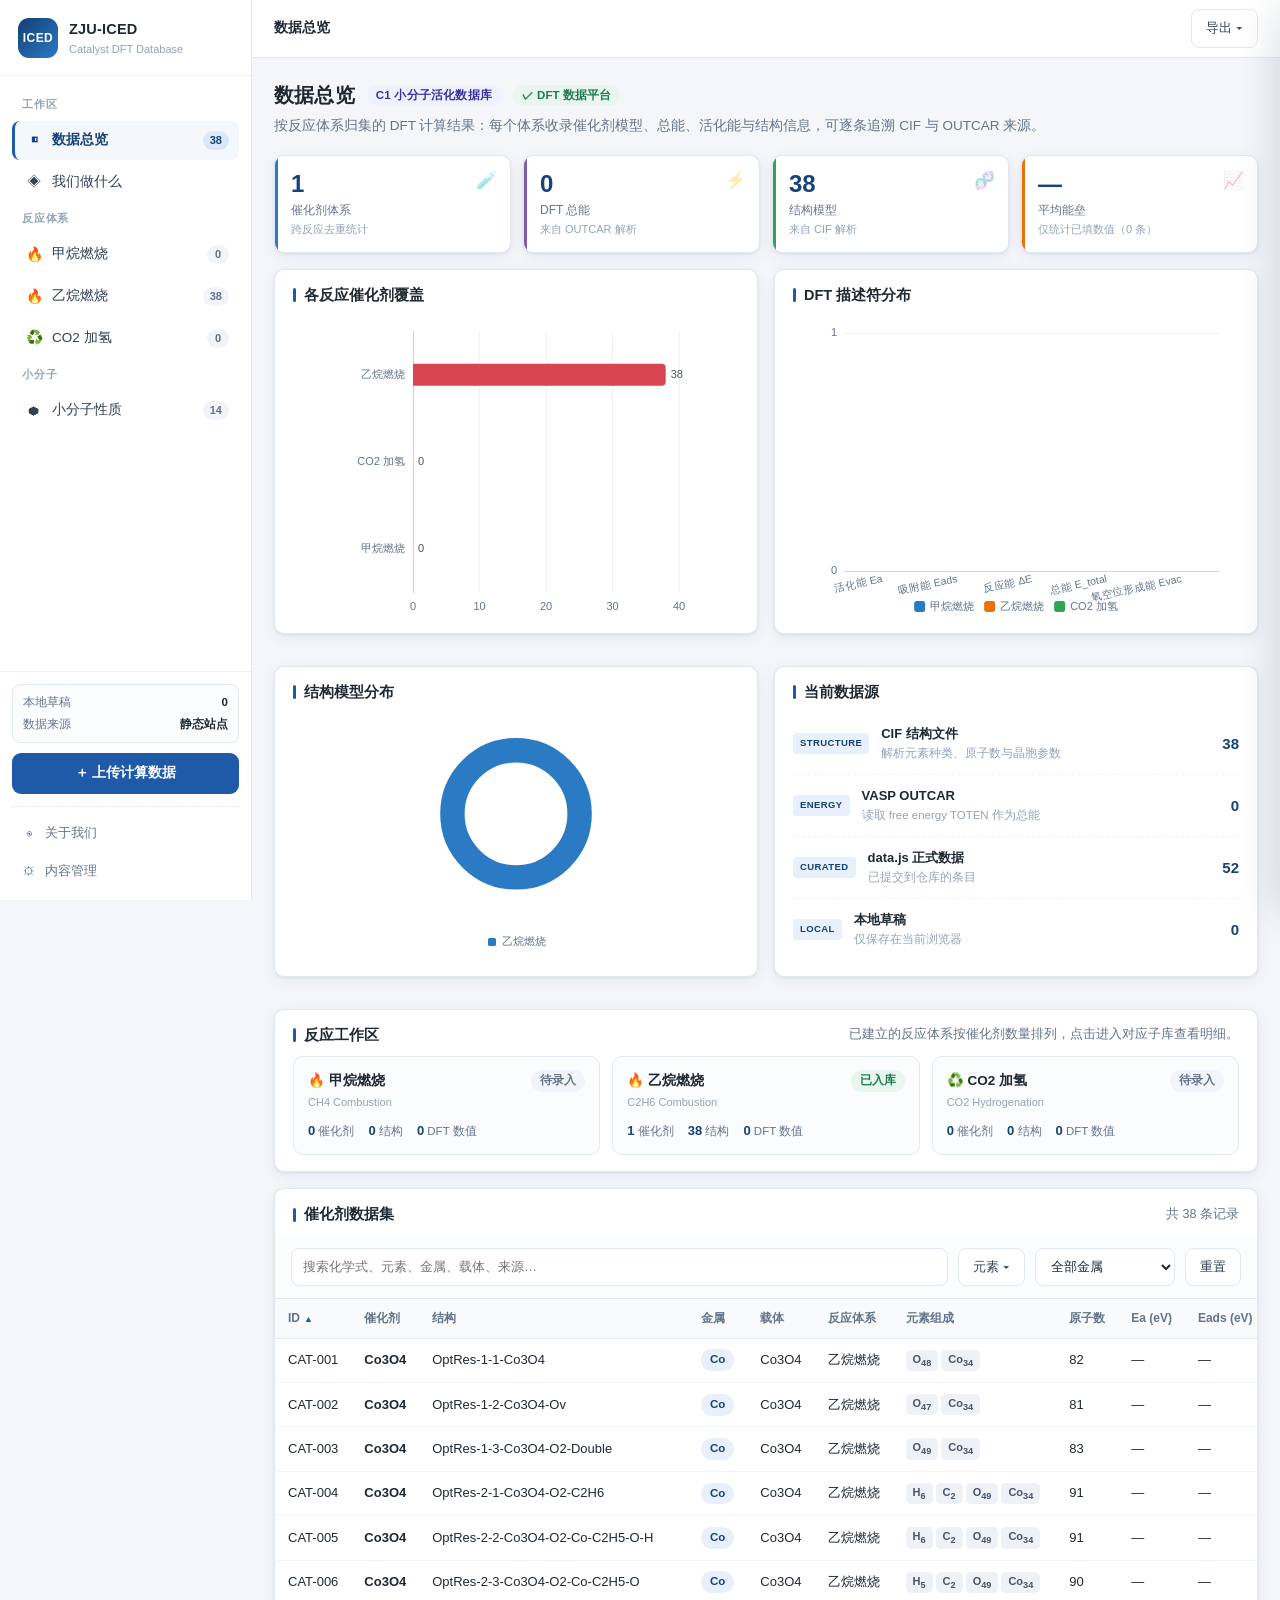
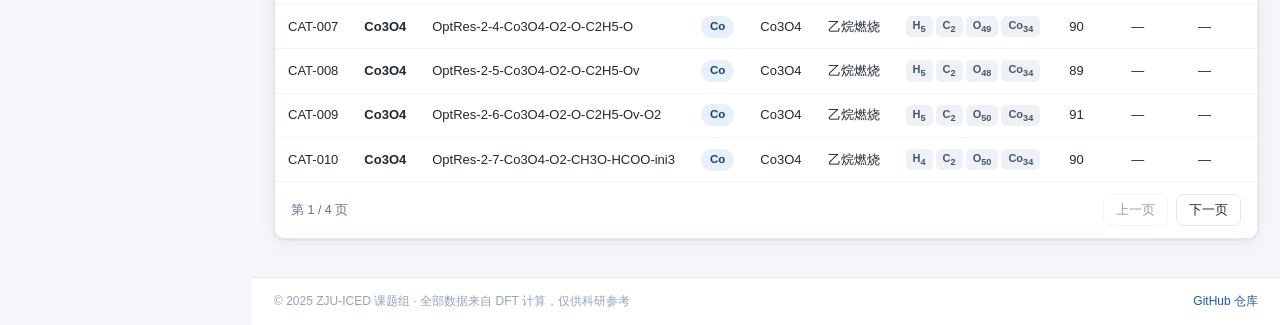
==== commit 680c9092: "小分子：新增 EIGENVAL 解析（HOMO/LUMO/gap、电子数）与计算参数/收敛状态展示；入库 14 个分子计算数据" ====
--- a/index.html
+++ b/index.html
@@ -80,6 +80,7 @@
 <script src="cif-parser.js"></script>
 <script src="poscar-parser.js"></script>
 <script src="outcar-parser.js"></script>
+<script src="eigenval-parser.js"></script>
 <script src="periodic.js"></script>
 <script src="auth.js"></script>
 <script src="app.js"></script>
--- a/styles.css
+++ b/styles.css
@@ -895,34 +895,61 @@
   display: grid; grid-template-columns: 1fr 1.15fr 1fr;
   gap: 26px; align-items: start;
 }
-.pillar { position: relative; }
-.pillar:not(:last-child)::after {
-  content: '→'; position: absolute; right: -21px; top: 50%;
-  transform: translateY(-50%); font-size: 19px; color: #cbd5e1; font-weight: 800;
-}
-.pillar-head {
+/* ---------- 流程带：来源 → 反应 → 产物 ---------- */
+.flow-head-row, .flow-row {
+  display: grid;
+  grid-template-columns: 1fr 104px 1.05fr 104px 1fr;
+  align-items: stretch;
+}
+.flow-head-row { margin-bottom: 8px; }
+.flow-row { margin-bottom: 10px; }
+.flow-head {
+  display: flex; align-items: baseline; justify-content: center; gap: 8px;
   background: var(--pc, #2b7ac4); color: #fff;
-  border-radius: 8px 8px 0 0; padding: 10px 12px; text-align: center;
-}
-.ph-name { font-size: 14px; font-weight: 700; }
-.ph-en { font-size: 10.5px; opacity: .88; margin-top: 2px; letter-spacing: .2px; }
-.pillar-body {
-  border: 1px solid var(--border); border-top: none; border-radius: 0 0 8px 8px;
-  padding: 10px; display: flex; flex-direction: column; gap: 8px; background: #fbfcfe;
-}
-.flow-block {
-  background: #fff; border: 1px solid var(--border);
-  border-left: 3px solid var(--pc, #2b7ac4);
-  border-radius: 7px; padding: 8px 10px;
-}
-.fb-title { font-size: 12.5px; font-weight: 650; color: var(--text); }
-.fb-en { font-size: 9.5px; color: var(--faint); margin-top: 1px; letter-spacing: .2px; }
-.fb-chips { display: flex; flex-wrap: wrap; gap: 4px; margin-top: 6px; }
-.flow-chip {
+  border-radius: 8px; padding: 9px 12px;
+}
+.fh-name { font-size: 14px; font-weight: 700; }
+.fh-en { font-size: 10.5px; opacity: .85; letter-spacing: .2px; }
+.flow-cell { display: flex; min-width: 0; }
+.flow-cell.arrow { align-items: center; justify-content: center; padding: 0 4px; }
+.flow-node {
+  flex: 1; background: #fff; border: 1px solid var(--border);
+  border-left: 4px solid var(--pc, #2b7ac4); border-radius: 8px;
+  padding: 10px 12px; display: flex; flex-direction: column; justify-content: center;
+  box-shadow: 0 1px 2px rgba(16, 42, 67, .04);
+}
+.flow-node.empty { background: transparent; border: none; box-shadow: none; }
+.fn-title { font-size: 13.5px; font-weight: 700; color: var(--text); line-height: 1.35; }
+.fn-en { font-size: 10px; color: var(--faint); letter-spacing: .2px; margin-top: 1px; }
+.fn-items { display: flex; flex-wrap: wrap; gap: 4px; margin-top: 6px; }
+.fn-item {
   font-size: 11px; padding: 2px 7px; border-radius: 5px;
   background: #f1f5f9; color: #475569; font-weight: 550;
 }
-.flow-chip.strong { background: var(--primary-light); color: var(--primary-dark); font-weight: 650; }
+.flow-arrow { width: 100%; display: flex; flex-direction: column; align-items: center; gap: 4px; }
+.fa-label {
+  font-size: 10.5px; font-weight: 700; color: var(--primary-dark);
+  background: var(--primary-light); border-radius: 4px; padding: 1px 6px;
+  white-space: nowrap; text-align: center; max-width: 100%; overflow: hidden; text-overflow: ellipsis;
+}
+.fa-line { position: relative; width: 100%; height: 2px; background: #b8c7dc; border-radius: 2px; }
+.fa-line::after {
+  content: ''; position: absolute; right: -2px; top: 50%; transform: translateY(-50%);
+  border-left: 9px solid #b8c7dc;
+  border-top: 6px solid transparent; border-bottom: 6px solid transparent;
+}
+.platform-band {
+  margin-top: 16px; border: 1px dashed var(--border); border-radius: 10px;
+  padding: 12px 14px; background: #fbfcfe;
+  display: flex; align-items: center; gap: 14px; flex-wrap: wrap;
+}
+.pb-label { font-size: 12.5px; font-weight: 700; color: var(--primary-dark); line-height: 1.3; }
+.pb-label i { display: block; font-style: normal; font-size: 9.5px; color: var(--faint); font-weight: 500; }
+.pb-chips { display: flex; gap: 8px; flex-wrap: wrap; }
+.plat-chip {
+  background: #fff; border: 1px solid var(--border); border-radius: 6px;
+  padding: 4px 10px; font-size: 12px; font-weight: 650; color: #334155;
+}
 .keytech {
   margin-top: 18px; border-top: 1px dashed var(--border); padding-top: 14px;
   display: flex; align-items: center; gap: 12px; flex-wrap: wrap;
@@ -935,9 +962,16 @@
 }
 
 @media (max-width: 980px) {
-  .pillars { grid-template-columns: 1fr; gap: 20px; }
-  .pillar:not(:last-child)::after {
-    content: '↓'; right: 50%; top: auto; bottom: -21px; transform: translateX(50%);
+  .flow-head-row, .flow-row { grid-template-columns: 1fr; gap: 6px; }
+  .flow-head-row > div:empty { display: none; }
+  .flow-head { justify-content: flex-start; }
+  .flow-cell.arrow { padding: 2px 0; }
+  .flow-arrow { flex-direction: row; justify-content: center; gap: 8px; }
+  .fa-line { width: 2px; height: 22px; }
+  .fa-line::after {
+    right: auto; left: 50%; top: auto; bottom: -2px; transform: translateX(-50%);
+    border-left: 6px solid transparent; border-right: 6px solid transparent;
+    border-top: 9px solid #b8c7dc; border-bottom: none;
   }
   .fd-title { font-size: 12.5px; }
 }
@@ -946,3 +980,132 @@
   .ptable { grid-template-columns: repeat(18, 22px); grid-auto-rows: 22px; }
   .el { font-size: 9px; }
 }
+
+/* ================= 反应体系页：结构概览卡片 ================= */
+.st-grid {
+  display: grid;
+  grid-template-columns: repeat(auto-fill, minmax(186px, 1fr));
+  gap: 10px;
+}
+.st-card {
+  border: 1px solid var(--border); border-radius: 9px; background: #fff;
+  padding: 10px 12px; cursor: pointer;
+  display: flex; flex-direction: column; gap: 4px;
+  transition: border-color .15s, box-shadow .15s, transform .15s;
+}
+.st-card:hover {
+  border-color: var(--primary);
+  box-shadow: 0 3px 10px rgba(16, 42, 67, .09);
+  transform: translateY(-1px);
+}
+.st-name {
+  font-size: 12.5px; font-weight: 700; color: var(--text);
+  overflow: hidden; text-overflow: ellipsis; white-space: nowrap;
+}
+.st-cat {
+  font-size: 11px; font-weight: 600; color: var(--primary-dark);
+  overflow: hidden; text-overflow: ellipsis; white-space: nowrap;
+}
+.st-chips { display: flex; flex-wrap: wrap; gap: 4px; margin: 2px 0 1px; }
+.st-card .chip {
+  margin: 0; padding: 1px 6px; font-size: 10.5px; border-radius: 4px;
+  background: #f1f5f9; color: #475569;
+}
+.st-card .chip sub {
+  font-size: 8.5px; color: #94a3b8; margin-left: 1px;
+  vertical-align: baseline; line-height: 1;
+}
+.st-meta {
+  display: flex; justify-content: space-between; gap: 8px;
+  font-size: 10.5px; color: var(--faint);
+  border-top: 1px dashed var(--border); padding-top: 5px; margin-top: 2px;
+}
+
+/* ================= 页内结构详情（替代弹窗） ================= */
+.detail-area { margin-bottom: 16px; }
+.detail-area:empty { display: none; }
+.detail-card {
+  background: #fff; border: 1px solid var(--primary);
+  border-radius: 12px; overflow: hidden;
+  box-shadow: 0 4px 18px rgba(16, 42, 67, .09);
+  animation: detailIn .18s ease-out;
+}
+@keyframes detailIn {
+  from { opacity: 0; transform: translateY(-4px); }
+  to { opacity: 1; transform: none; }
+}
+.detail-head {
+  display: flex; align-items: flex-start; justify-content: space-between; gap: 12px;
+  padding: 14px 18px; border-bottom: 1px solid var(--border);
+  background: linear-gradient(180deg, #f7fafd, #fff);
+}
+.detail-head h3 { font-size: 16px; font-weight: 700; margin: 0 0 3px; }
+.detail-head .sub { font-size: 12px; color: var(--muted); }
+.detail-body {
+  display: grid; grid-template-columns: 1fr 1fr; gap: 24px;
+  padding: 16px 18px 20px;
+}
+.detail-body > div { min-width: 0; }
+.detail-body .section-label:first-child { margin-top: 0; }
+.st-card.active {
+  border-color: var(--primary);
+  box-shadow: 0 0 0 2px var(--primary-light), 0 3px 10px rgba(16, 42, 67, .09);
+}
+@media (max-width: 980px) {
+  .detail-body { grid-template-columns: 1fr; gap: 18px; }
+}
+
+/* ================= 小分子 ================= */
+.mol-grid {
+  display: grid;
+  grid-template-columns: repeat(auto-fill, minmax(168px, 1fr));
+  gap: 10px;
+}
+.mol-card {
+  border: 1px solid var(--border); border-radius: 9px; background: #fff;
+  padding: 11px 12px; cursor: pointer;
+  display: flex; flex-direction: column; gap: 4px;
+  transition: border-color .15s, box-shadow .15s, transform .15s;
+}
+.mol-card:hover {
+  border-color: var(--primary);
+  box-shadow: 0 3px 10px rgba(16, 42, 67, .09);
+  transform: translateY(-1px);
+}
+.mol-card.active { border-color: var(--primary); box-shadow: 0 0 0 2px var(--primary-light); }
+.mol-name { font-size: 14px; font-weight: 700; color: var(--text); }
+.mol-sub { font-size: 10.5px; color: var(--faint); }
+.mol-chips { display: flex; flex-wrap: wrap; gap: 4px; margin: 3px 0; }
+.mol-card .chip { margin: 0; padding: 1px 6px; font-size: 10.5px; border-radius: 4px; background: #f1f5f9; color: #475569; }
+.mol-card .chip sub { font-size: 8.5px; color: #94a3b8; vertical-align: baseline; }
+.mol-meta {
+  display: flex; justify-content: space-between; gap: 6px;
+  font-size: 10.5px; color: #475569; font-variant-numeric: tabular-nums;
+  border-top: 1px dashed var(--border); padding-top: 5px; margin-top: 2px;
+}
+.mol-meta i { font-style: normal; color: var(--faint); margin-right: 2px; }
+.mol-result { font-size: 12.5px; color: #475569; line-height: 1.6; }
+
+.bond-info {
+  margin-top: 8px; padding: 9px 12px;
+  border: 1px dashed var(--border); border-radius: 8px;
+  background: #fbfcfe; font-size: 12.5px; color: var(--muted);
+  text-align: center;
+}
+.bond-info .bond-len { color: #e8710a; font-size: 15px; }
+.bond-info b { color: #1f2933; }
+
+.mag-wrap { max-height: 230px; overflow-y: auto; border: 1px solid var(--border); border-radius: 8px; }
+.el-table th {
+  font-size: 11px; color: var(--muted); font-weight: 600;
+  padding: 6px 10px; text-align: left; border-bottom: 1px solid var(--border);
+  background: #f7fafd; position: sticky; top: 0;
+}
+.ok-tag {
+  display: inline-block; padding: 1px 8px; border-radius: 5px;
+  background: #e7f6ee; color: #1f7a4d; font-size: 11.5px; font-weight: 700;
+}
+.warn-tag {
+  display: inline-block; padding: 1px 8px; border-radius: 5px;
+  background: #fef3c7; color: #92400e; font-size: 11.5px; font-weight: 700;
+}
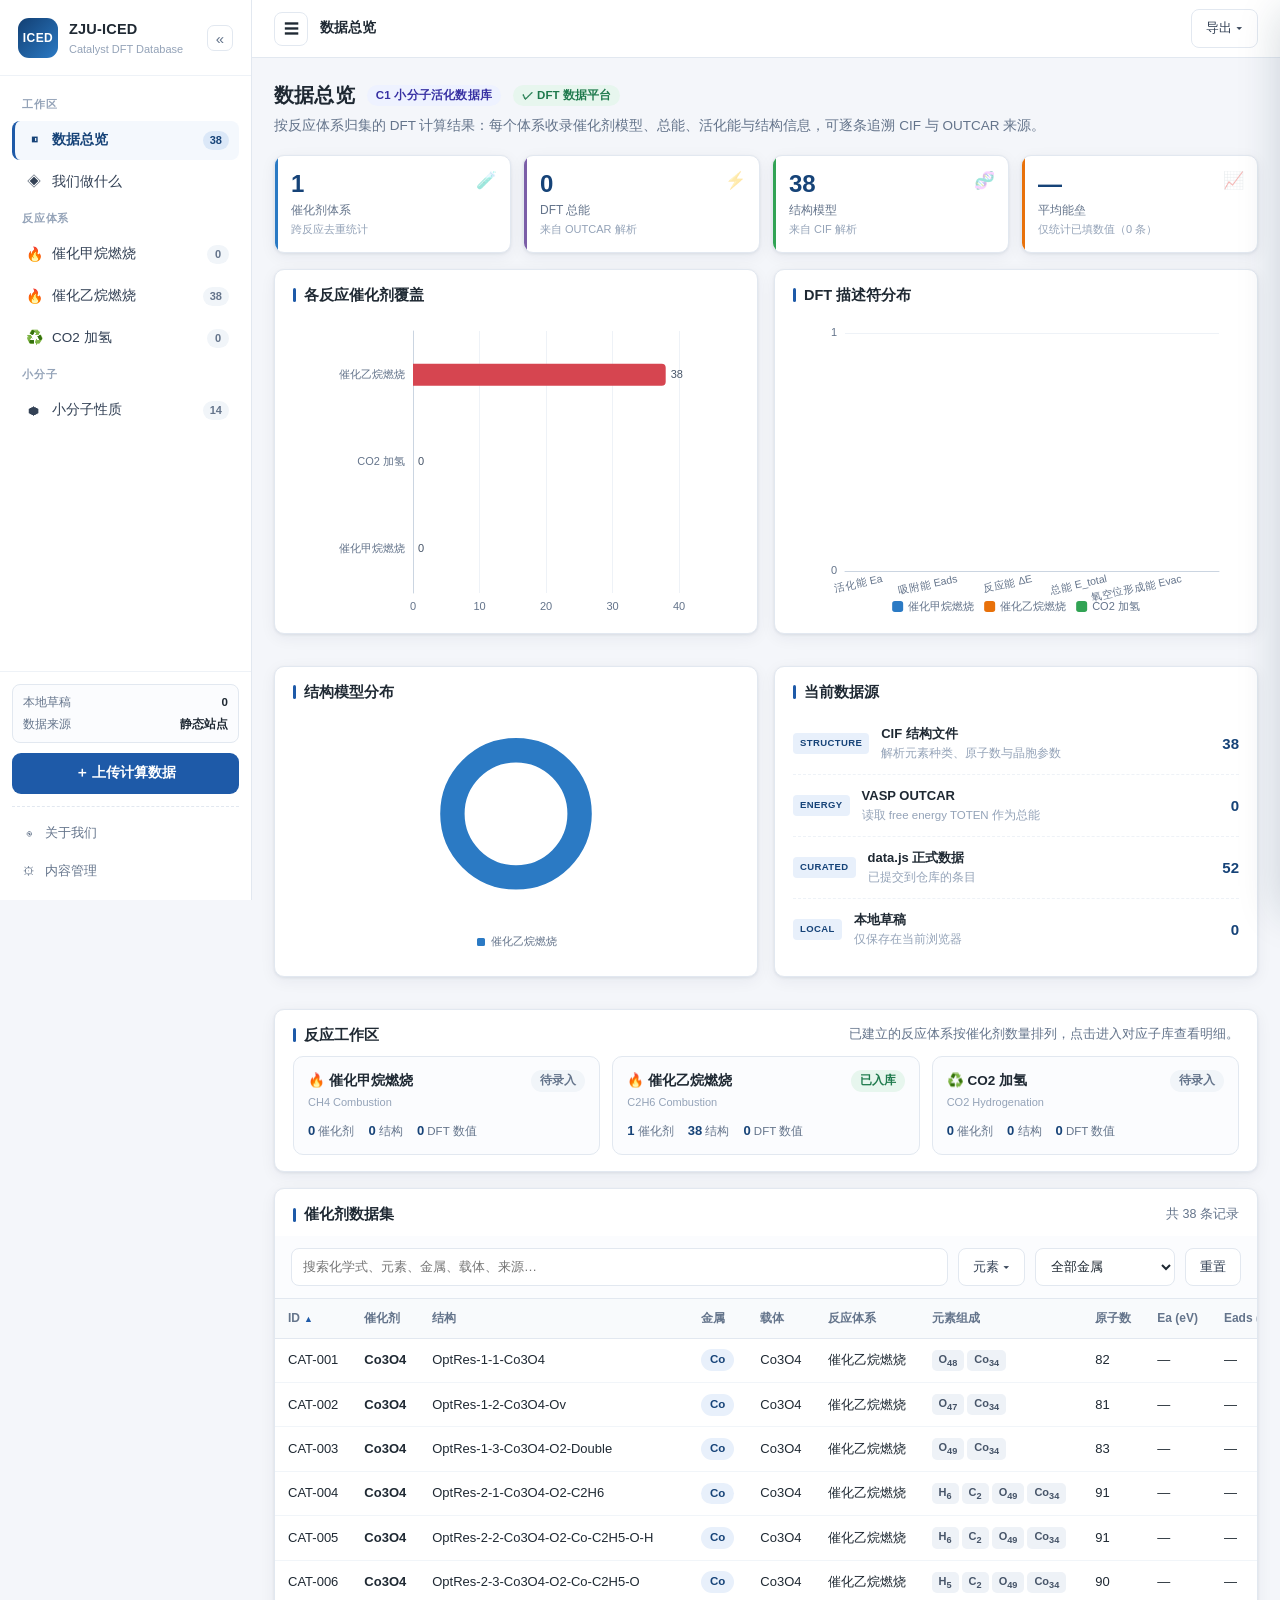
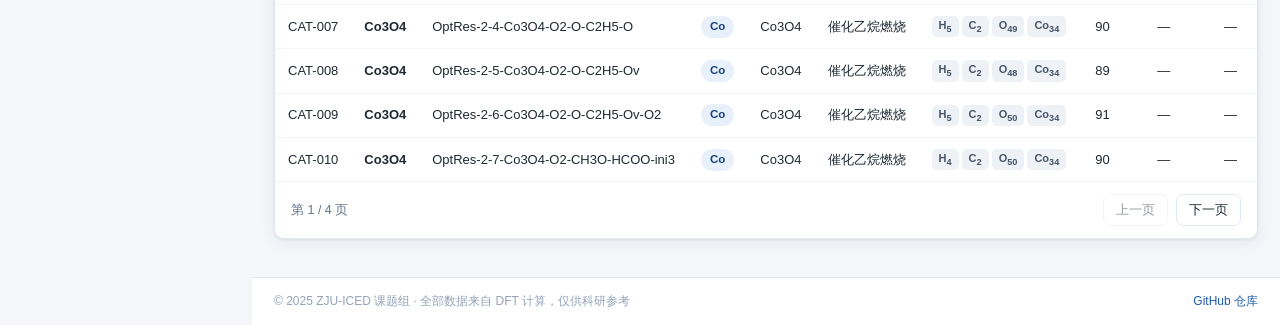
==== commit b647f4b0: "侧边栏可收起：桌面端折叠并记住状态，手机端改为抽屉+遮罩，点导航/遮罩/Esc 自动关闭" ====
--- a/index.html
+++ b/index.html
@@ -20,6 +20,7 @@
         <strong id="brandName">ZJU-ICED</strong>
         <span id="brandSub">Catalyst DFT Database</span>
       </div>
+      <button class="sidebar-collapse" id="sidebarCollapse" title="收起侧边栏" aria-label="收起侧边栏">«</button>
     </div>
     <nav class="sidebar-nav" id="sidebarNav"></nav>
     <div class="sidebar-foot">
@@ -28,6 +29,8 @@
       <div class="sidebar-admin" id="sidebarAdmin"></div>
     </div>
   </aside>
+
+  <div class="sidebar-backdrop" id="sidebarBackdrop"></div>
 
   <div class="main">
     <header class="topbar">
--- a/styles.css
+++ b/styles.css
@@ -55,6 +55,31 @@
   top: 0;
   height: 100vh;
   z-index: 30;
+  transition: margin-left .24s ease, transform .24s ease;
+}
+
+/* 桌面端收起：整栏滑出视野，正文自动占满 */
+.app.collapsed .sidebar { margin-left: calc(var(--sidebar-w) * -1); }
+
+.sidebar-collapse {
+  margin-left: auto;
+  width: 26px; height: 26px; flex-shrink: 0;
+  border: 1px solid var(--border); background: #fff; color: var(--muted);
+  border-radius: 7px; font-size: 15px; line-height: 1; cursor: pointer;
+  display: inline-flex; align-items: center; justify-content: center;
+  transition: border-color .15s, color .15s, background .15s;
+}
+.sidebar-collapse:hover { border-color: var(--primary); color: var(--primary-dark); background: var(--primary-soft); }
+
+.sidebar-backdrop {
+  position: fixed; inset: 0; z-index: 29;
+  background: rgba(15, 23, 42, .35);
+  opacity: 0; pointer-events: none;
+  transition: opacity .2s ease;
+}
+.sidebar-backdrop.show { opacity: 1; pointer-events: auto; }
+@media (min-width: 861px) {
+  .sidebar-backdrop { display: none; }
 }
 
 .sidebar-head {
@@ -133,11 +158,14 @@
   position: sticky; top: 0; z-index: 20;
 }
 .menu-btn {
-  display: none;
+  display: inline-flex; align-items: center; justify-content: center;
   border: 1px solid var(--border); background: #fff;
   border-radius: 8px; width: 34px; height: 34px;
-  font-size: 15px; line-height: 1;
-}
+  font-size: 15px; line-height: 1; cursor: pointer;
+  color: var(--text);
+  transition: border-color .15s, background .15s;
+}
+.menu-btn:hover { border-color: var(--primary); background: var(--primary-soft); }
 .crumb { font-size: 13.5px; color: var(--muted); flex: 1; overflow: hidden; text-overflow: ellipsis; white-space: nowrap; }
 .crumb b { color: var(--text); font-weight: 650; }
 .topbar-actions { display: flex; gap: 8px; align-items: center; position: relative; }
@@ -508,6 +536,9 @@
     box-shadow: var(--shadow-lg);
   }
   .sidebar.open { transform: translateX(0); }
+  /* 手机端用抽屉，不参与桌面端的「收起」逻辑 */
+  .app.collapsed .sidebar { margin-left: 0; }
+  .sidebar-collapse { display: none; }
   .menu-btn { display: inline-flex; align-items: center; justify-content: center; }
   .view { padding: 16px; }
   .kpi-value { font-size: 20px; }
@@ -1109,3 +1140,22 @@
   display: inline-block; padding: 1px 8px; border-radius: 5px;
   background: #fef3c7; color: #92400e; font-size: 11.5px; font-weight: 700;
 }
+
+/* 键长列表（3D 点击的兜底与对照） */
+.bond-list { margin-top: 10px; border: 1px solid var(--border); border-radius: 8px; background: #fff; overflow: hidden; }
+.bond-list-head {
+  display: flex; justify-content: space-between; align-items: center; gap: 8px;
+  padding: 7px 10px; font-size: 11.5px; font-weight: 650; color: var(--muted);
+  background: #f7fafd; border-bottom: 1px solid var(--border);
+}
+.bond-rows { max-height: 172px; overflow-y: auto; }
+.bond-row {
+  display: flex; justify-content: space-between; gap: 10px;
+  padding: 5px 10px; font-size: 12px; cursor: pointer;
+  border-bottom: 1px solid #f1f5f9;
+}
+.bond-row:last-child { border-bottom: none; }
+.bond-row:hover { background: var(--primary-soft); }
+.bond-row.active { background: #fff4e8; color: #b45309; font-weight: 700; }
+.bond-row .b-len { font-variant-numeric: tabular-nums; color: #475569; }
+.bond-row.active .b-len { color: #b45309; }
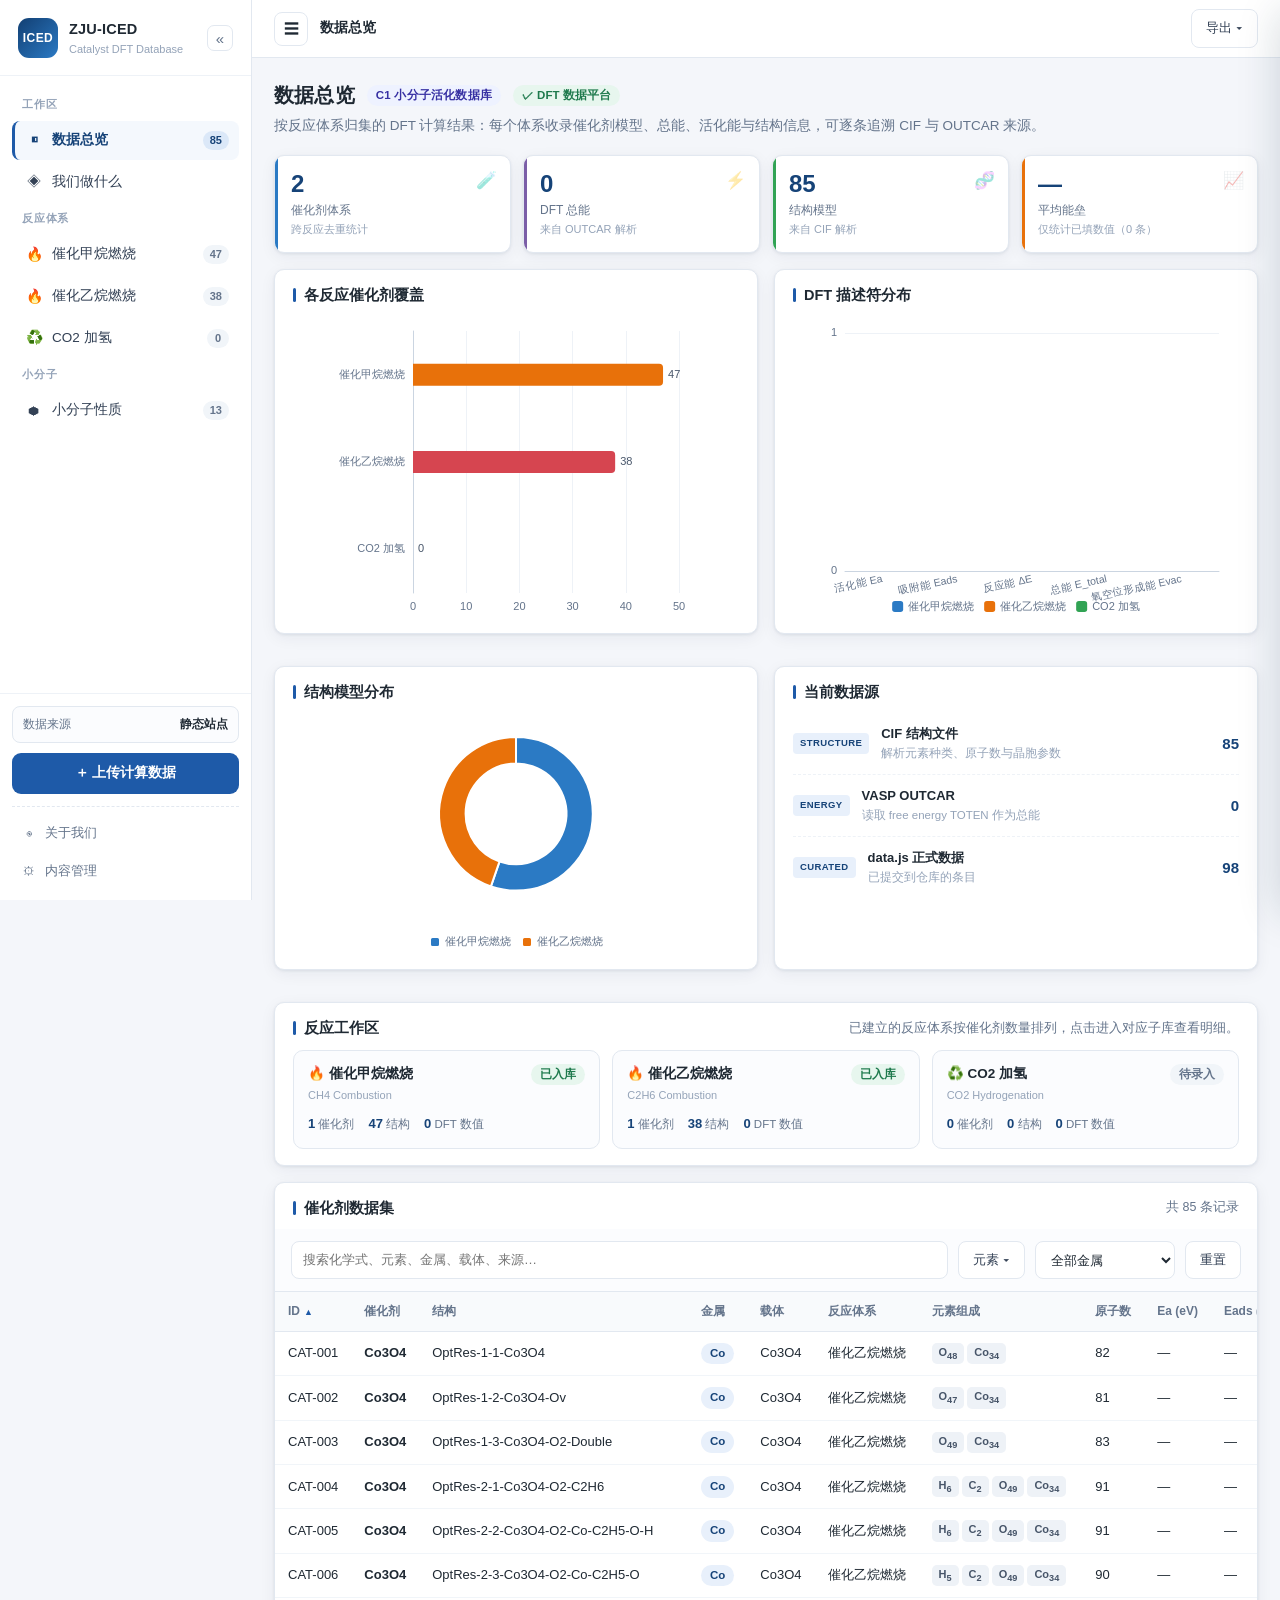
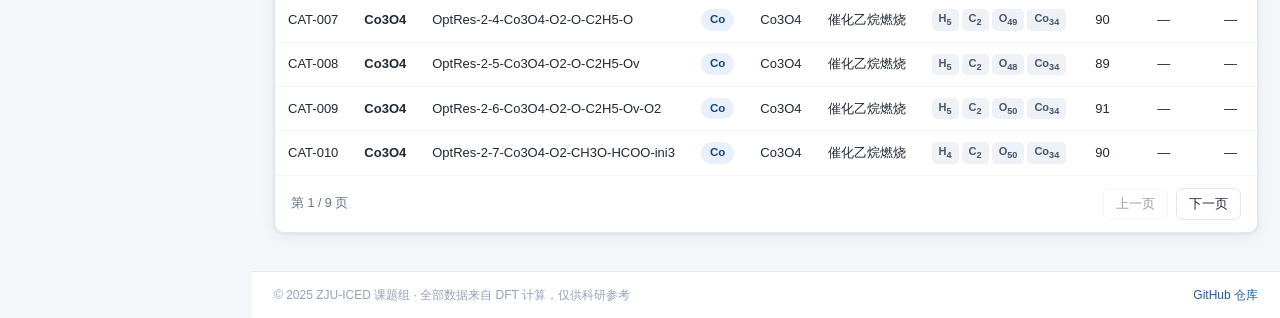
==== commit c87628d6: "上传支持 XYZ 结构文件：新增 xyz-parser.js，单文件/文件夹/补传结构全部可用" ====
--- a/index.html
+++ b/index.html
@@ -82,6 +82,7 @@
 <script src="reactions.js"></script>
 <script src="cif-parser.js"></script>
 <script src="poscar-parser.js"></script>
+  <script src="xyz-parser.js"></script>
 <script src="outcar-parser.js"></script>
 <script src="eigenval-parser.js"></script>
 <script src="periodic.js"></script>
